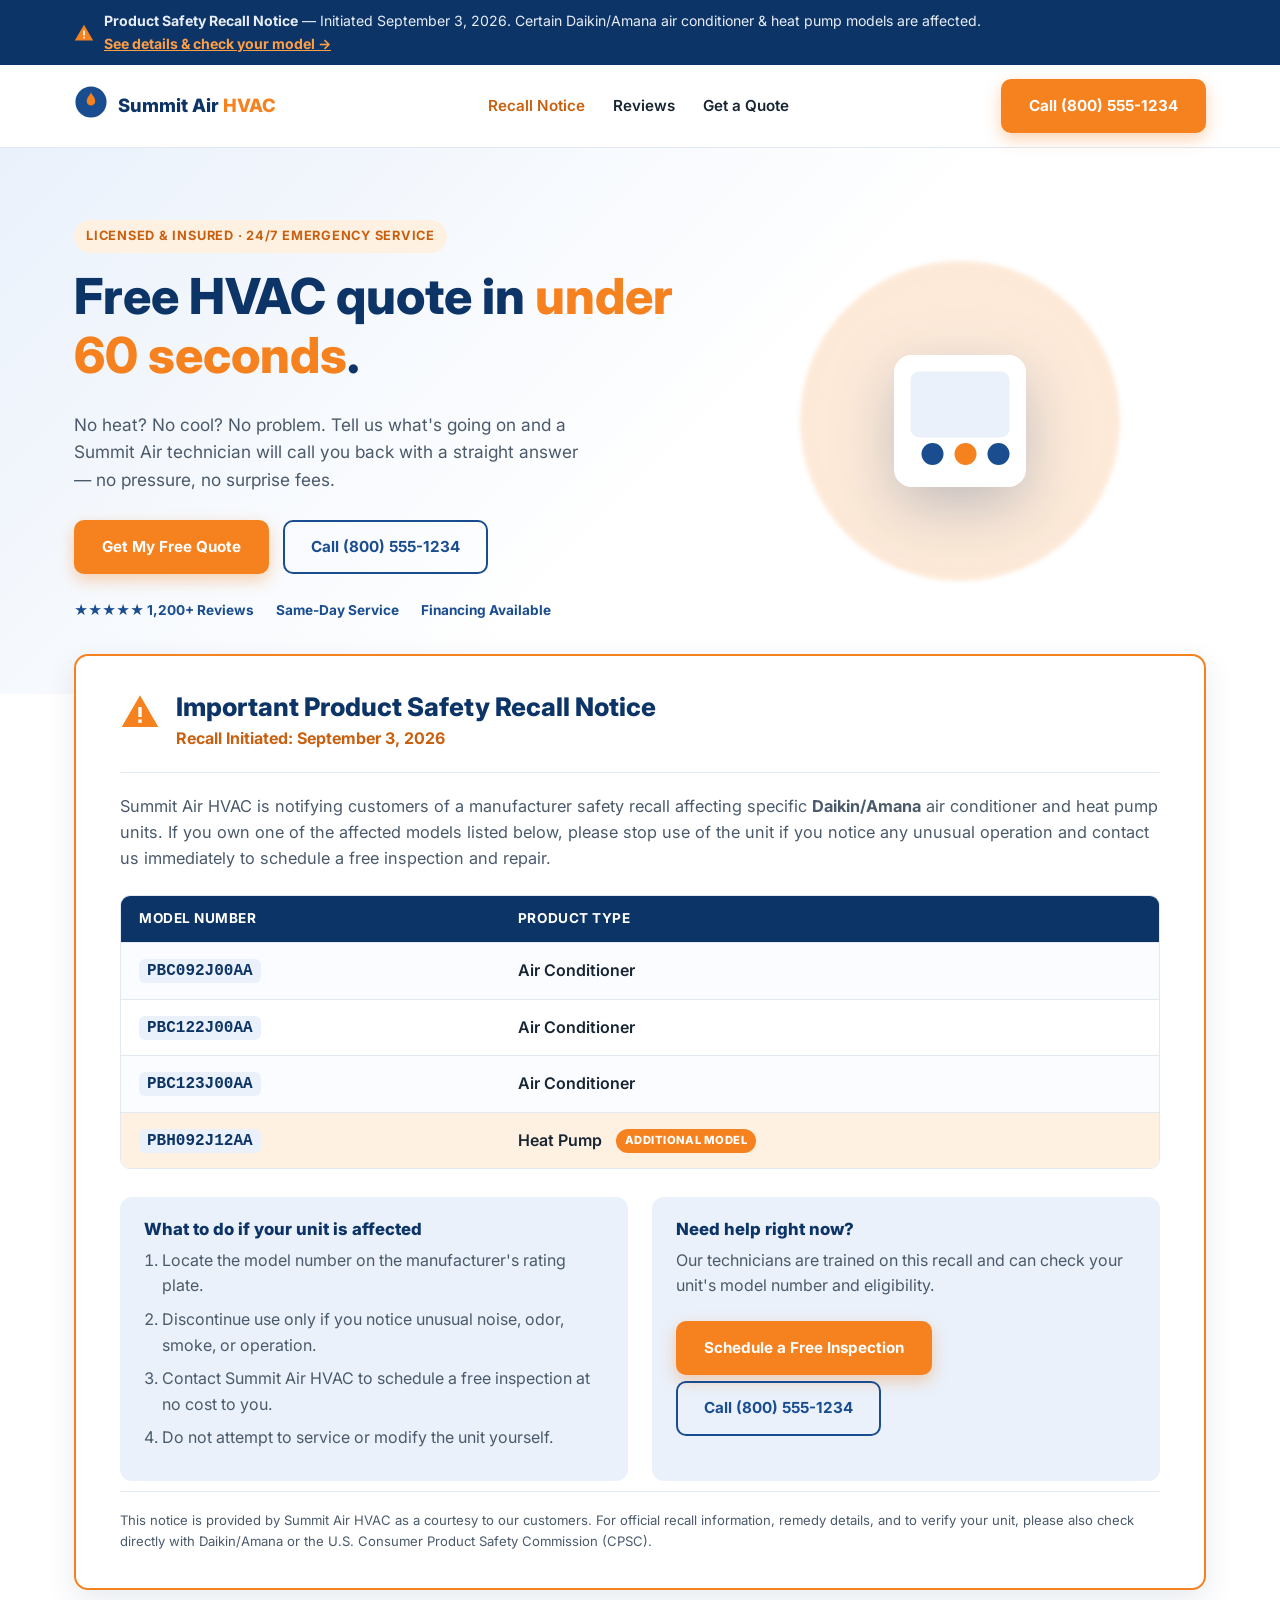
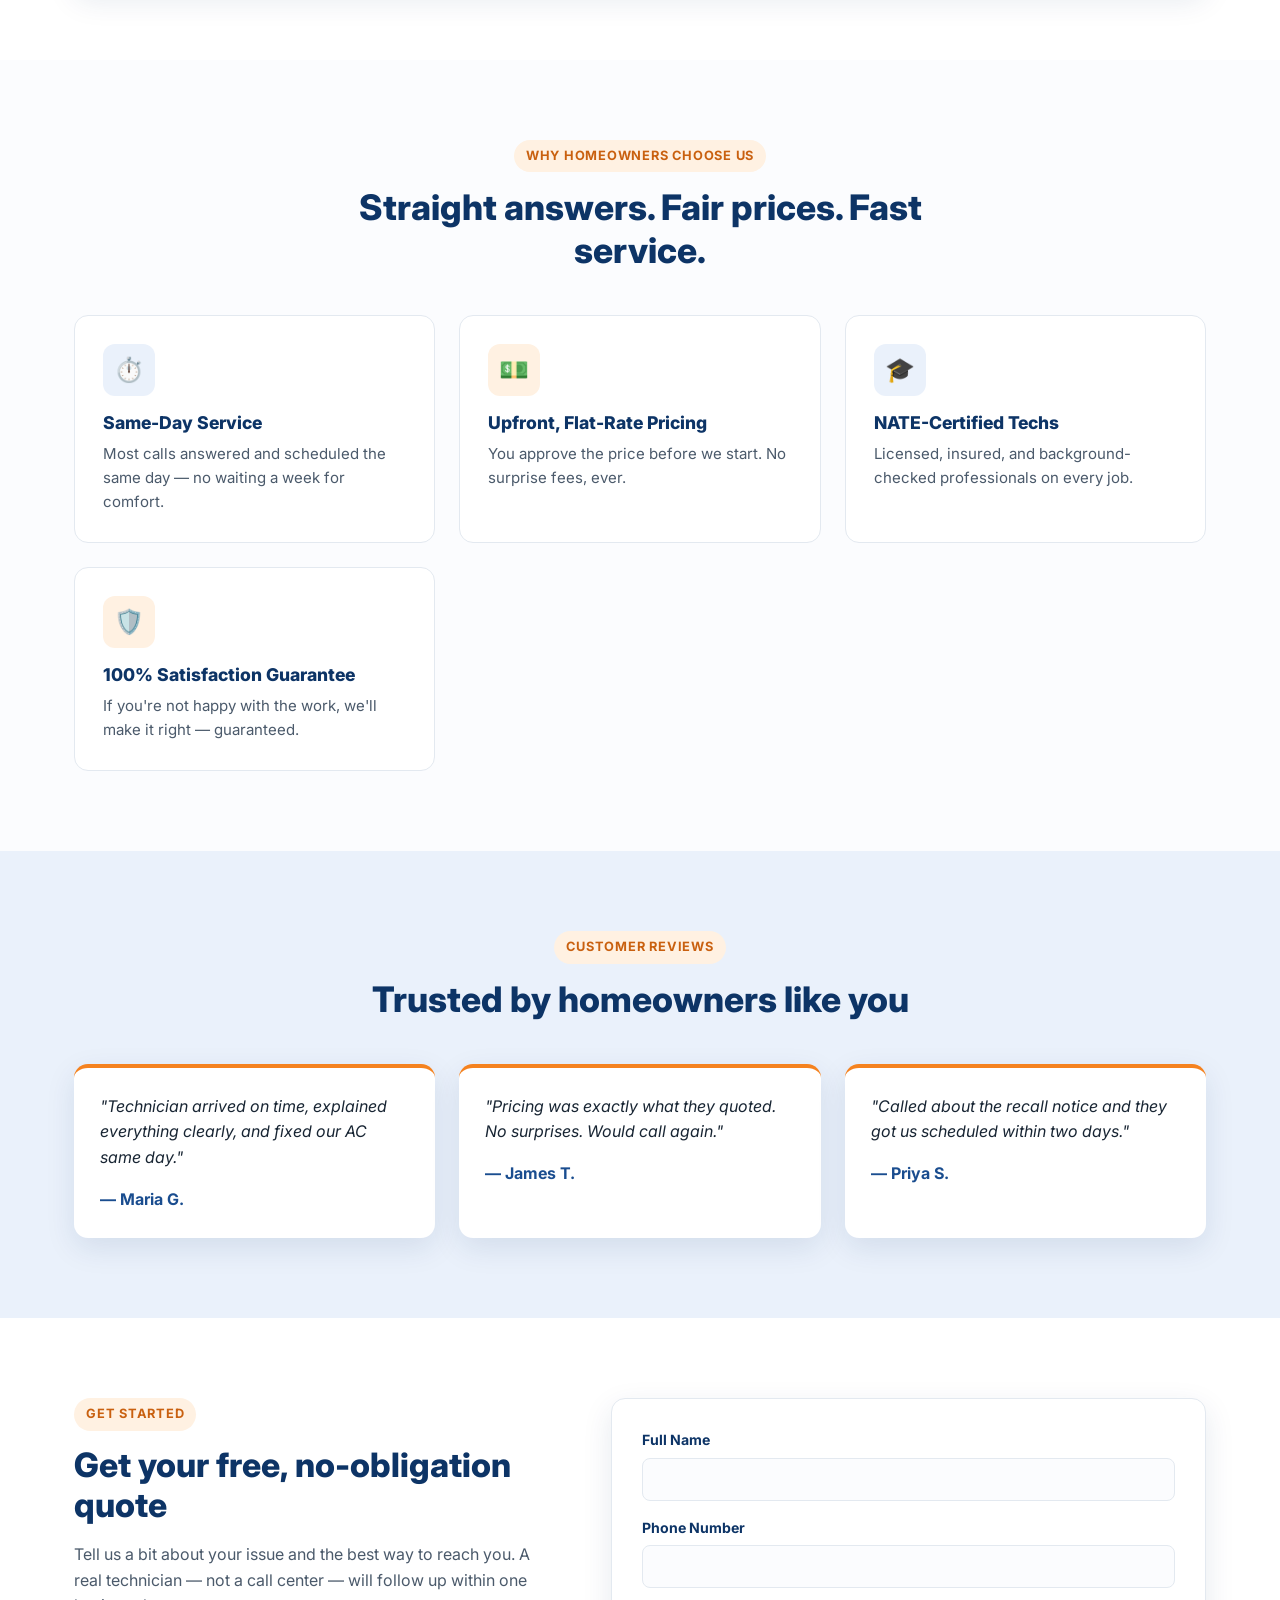
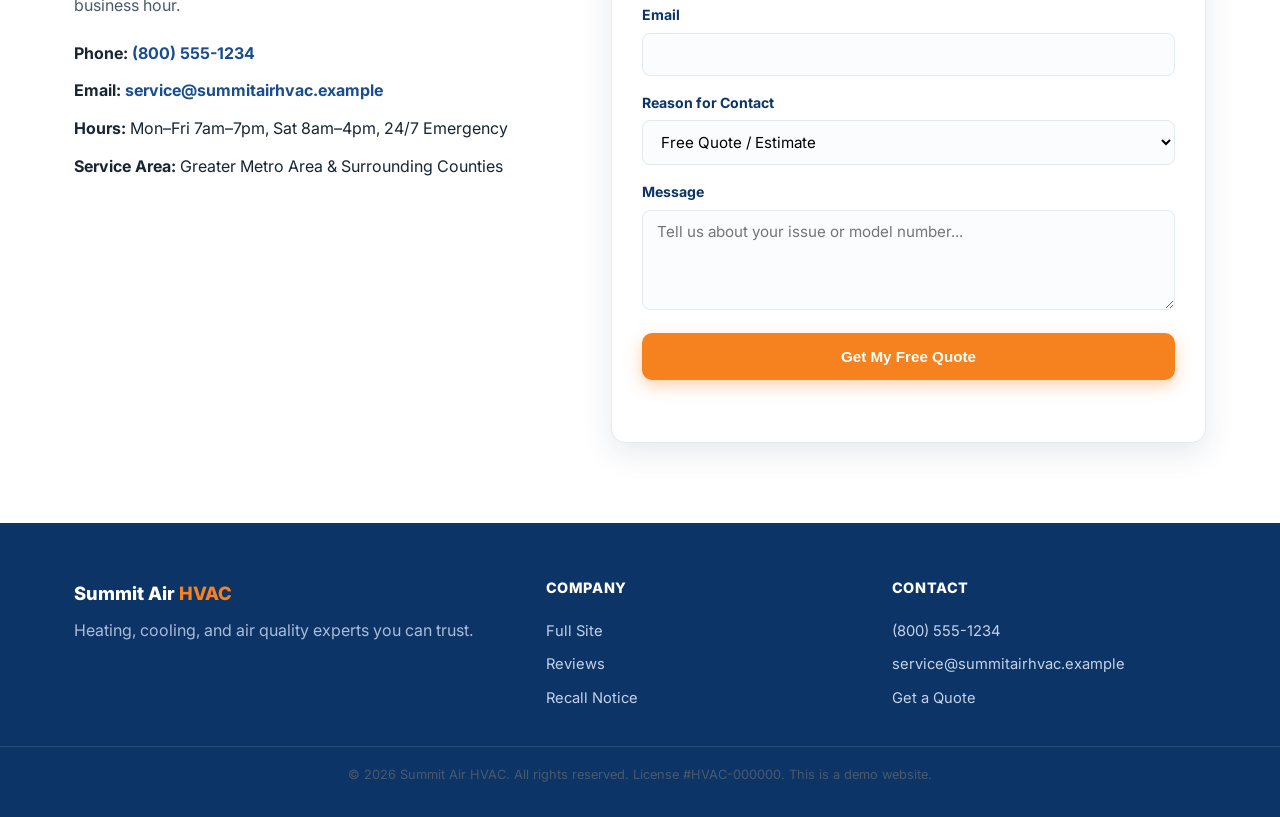
==== landing.html @ 967233f6 "Add conversion-focused landing page New landing.html: a single-page, quote-focused variant of the si" ====
<!DOCTYPE html>
<html lang="en">
<head>
<meta charset="UTF-8">
<meta name="viewport" content="width=device-width, initial-scale=1.0">
<title>Summit Air HVAC | Free Quote on Heating &amp; Cooling Service</title>
<meta name="description" content="Fast, honest HVAC repair and installation. Get a free quote from Summit Air HVAC today. Important safety recall notice for select Daikin/Amana AC and heat pump models.">
<link rel="preconnect" href="https://fonts.googleapis.com">
<link rel="preconnect" href="https://fonts.gstatic.com" crossorigin>
<link href="https://fonts.googleapis.com/css2?family=Inter:wght@400;500;600;700;800&display=swap" rel="stylesheet">
<link rel="stylesheet" href="styles.css">
<link rel="icon" type="image/svg+xml" href="favicon.svg">
</head>
<body>

<!-- Recall Alert Bar -->
<div class="recall-bar" id="recallBar">
  <div class="recall-bar-inner">
    <svg class="recall-icon" viewBox="0 0 24 24" fill="none" aria-hidden="true"><path d="M12 2 1 21h22L12 2Z" fill="currentColor"/><rect x="11" y="9" width="2" height="6" fill="#fff"/><rect x="11" y="16.5" width="2" height="2" fill="#fff"/></svg>
    <p><strong>Product Safety Recall Notice</strong> — Initiated September 3, 2026. Certain Daikin/Amana air conditioner &amp; heat pump models are affected. <a href="#recall">See details &amp; check your model &rarr;</a></p>
  </div>
</div>

<!-- Minimal Header -->
<header class="site-header">
  <div class="container header-inner">
    <a href="#top" class="logo">
      <span class="logo-mark" aria-hidden="true">
        <svg viewBox="0 0 48 48" width="34" height="34">
          <circle cx="24" cy="24" r="22" fill="#1a4d8f"/>
          <path d="M24 10c-1 5-6 7-6 13a6 6 0 0 0 12 0c0-6-5-8-6-13Z" fill="#f5821f"/>
        </svg>
      </span>
      <span class="logo-text">Summit Air <span>HVAC</span></span>
    </a>
    <nav class="main-nav" aria-label="Primary">
      <a href="#recall" class="nav-recall">Recall Notice</a>
      <a href="#reviews">Reviews</a>
      <a href="#quote">Get a Quote</a>
    </nav>
    <a href="tel:18005551234" class="btn btn-primary header-cta">Call (800) 555-1234</a>
    <button class="nav-toggle" id="navToggle" aria-label="Toggle menu" aria-expanded="false">
      <span></span><span></span><span></span>
    </button>
  </div>
</header>

<main id="top">

  <!-- Hero: single, focused CTA -->
  <section class="hero">
    <div class="container hero-inner">
      <div class="hero-copy">
        <span class="eyebrow">Licensed &amp; Insured · 24/7 Emergency Service</span>
        <h1>Free HVAC quote in <span class="text-orange">under 60 seconds</span>.</h1>
        <p>No heat? No cool? No problem. Tell us what's going on and a Summit Air technician will call you back with a straight answer — no pressure, no surprise fees.</p>
        <div class="hero-actions">
          <a href="#quote" class="btn btn-primary">Get My Free Quote</a>
          <a href="tel:18005551234" class="btn btn-outline">Call (800) 555-1234</a>
        </div>
        <ul class="hero-trust">
          <li>★★★★★ 1,200+ Reviews</li>
          <li>Same-Day Service</li>
          <li>Financing Available</li>
        </ul>
      </div>
      <div class="hero-art" aria-hidden="true">
        <div class="hero-circle"></div>
        <svg viewBox="0 0 200 200" class="hero-svg">
          <rect x="40" y="40" width="120" height="120" rx="16" fill="#ffffff"/>
          <rect x="55" y="55" width="90" height="60" rx="8" fill="#eaf1fb"/>
          <circle cx="75" cy="130" r="10" fill="#1a4d8f"/>
          <circle cx="105" cy="130" r="10" fill="#f5821f"/>
          <circle cx="135" cy="130" r="10" fill="#1a4d8f"/>
        </svg>
      </div>
    </div>
  </section>

  <!-- RECALL NOTICE -->
  <section class="recall-section" id="recall">
    <div class="container">
      <div class="recall-card">
        <div class="recall-card-head">
          <svg class="recall-icon-lg" viewBox="0 0 24 24" fill="none" aria-hidden="true"><path d="M12 2 1 21h22L12 2Z" fill="#f5821f"/><rect x="11" y="9" width="2" height="6" fill="#fff"/><rect x="11" y="16.5" width="2" height="2" fill="#fff"/></svg>
          <div>
            <h2>Important Product Safety Recall Notice</h2>
            <p class="recall-date">Recall Initiated: <strong>September 3, 2026</strong></p>
          </div>
        </div>

        <p class="recall-intro">
          Summit Air HVAC is notifying customers of a manufacturer safety recall affecting specific
          <strong>Daikin/Amana</strong> air conditioner and heat pump units. If you own one of the affected models
          listed below, please stop use of the unit if you notice any unusual operation and contact us immediately
          to schedule a free inspection and repair.
        </p>

        <div class="recall-table-wrap">
          <table class="recall-table">
            <thead>
              <tr>
                <th>Model Number</th>
                <th>Product Type</th>
              </tr>
            </thead>
            <tbody>
              <tr>
                <td><code>PBC092J00AA</code></td>
                <td>Air Conditioner</td>
              </tr>
              <tr>
                <td><code>PBC122J00AA</code></td>
                <td>Air Conditioner</td>
              </tr>
              <tr>
                <td><code>PBC123J00AA</code></td>
                <td>Air Conditioner</td>
              </tr>
              <tr class="highlight-row">
                <td><code>PBH092J12AA</code></td>
                <td>Heat Pump <span class="badge">Additional Model</span></td>
              </tr>
            </tbody>
          </table>
        </div>

        <div class="recall-grid">
          <div class="recall-info-box">
            <h3>What to do if your unit is affected</h3>
            <ol>
              <li>Locate the model number on the manufacturer's rating plate.</li>
              <li>Discontinue use only if you notice unusual noise, odor, smoke, or operation.</li>
              <li>Contact Summit Air HVAC to schedule a free inspection at no cost to you.</li>
              <li>Do not attempt to service or modify the unit yourself.</li>
            </ol>
          </div>
          <div class="recall-info-box">
            <h3>Need help right now?</h3>
            <p>Our technicians are trained on this recall and can check your unit's model number and eligibility.</p>
            <a href="#quote" class="btn btn-primary">Schedule a Free Inspection</a>
            <a href="tel:18005551234" class="btn btn-outline">Call (800) 555-1234</a>
          </div>
        </div>

        <p class="recall-footnote">
          This notice is provided by Summit Air HVAC as a courtesy to our customers. For official recall information,
          remedy details, and to verify your unit, please also check directly with Daikin/Amana or the U.S. Consumer
          Product Safety Commission (CPSC).
        </p>
      </div>
    </div>
  </section>

  <!-- Why Choose Us: condensed trust signals -->
  <section class="services">
    <div class="container">
      <div class="section-head">
        <span class="eyebrow">Why Homeowners Choose Us</span>
        <h2>Straight answers. Fair prices. Fast service.</h2>
      </div>
      <div class="services-grid">
        <div class="service-card">
          <div class="service-icon icon-blue">⏱️</div>
          <h3>Same-Day Service</h3>
          <p>Most calls answered and scheduled the same day — no waiting a week for comfort.</p>
        </div>
        <div class="service-card">
          <div class="service-icon icon-orange">💵</div>
          <h3>Upfront, Flat-Rate Pricing</h3>
          <p>You approve the price before we start. No surprise fees, ever.</p>
        </div>
        <div class="service-card">
          <div class="service-icon icon-blue">🎓</div>
          <h3>NATE-Certified Techs</h3>
          <p>Licensed, insured, and background-checked professionals on every job.</p>
        </div>
        <div class="service-card">
          <div class="service-icon icon-orange">🛡️</div>
          <h3>100% Satisfaction Guarantee</h3>
          <p>If you're not happy with the work, we'll make it right — guaranteed.</p>
        </div>
      </div>
    </div>
  </section>

  <!-- Reviews (condensed) -->
  <section class="reviews" id="reviews">
    <div class="container">
      <div class="section-head">
        <span class="eyebrow">Customer Reviews</span>
        <h2>Trusted by homeowners like you</h2>
      </div>
      <div class="reviews-grid">
        <blockquote class="review-card">
          <p>"Technician arrived on time, explained everything clearly, and fixed our AC same day."</p>
          <cite>— Maria G.</cite>
        </blockquote>
        <blockquote class="review-card">
          <p>"Pricing was exactly what they quoted. No surprises. Would call again."</p>
          <cite>— James T.</cite>
        </blockquote>
        <blockquote class="review-card">
          <p>"Called about the recall notice and they got us scheduled within two days."</p>
          <cite>— Priya S.</cite>
        </blockquote>
      </div>
    </div>
  </section>

  <!-- Final CTA / Quote Form -->
  <section class="contact" id="quote">
    <div class="container contact-inner">
      <div class="contact-info">
        <span class="eyebrow">Get Started</span>
        <h2>Get your free, no-obligation quote</h2>
        <p>Tell us a bit about your issue and the best way to reach you. A real technician — not a call center — will follow up within one business hour.</p>
        <ul class="contact-details">
          <li><strong>Phone:</strong> <a href="tel:18005551234">(800) 555-1234</a></li>
          <li><strong>Email:</strong> <a href="mailto:service@summitairhvac.example">service@summitairhvac.example</a></li>
          <li><strong>Hours:</strong> Mon–Fri 7am–7pm, Sat 8am–4pm, 24/7 Emergency</li>
          <li><strong>Service Area:</strong> Greater Metro Area &amp; Surrounding Counties</li>
        </ul>
      </div>
      <form class="contact-form" id="contactForm">
        <div class="form-row">
          <label for="name">Full Name</label>
          <input type="text" id="name" name="name" required>
        </div>
        <div class="form-row">
          <label for="phone">Phone Number</label>
          <input type="tel" id="phone" name="phone" required>
        </div>
        <div class="form-row">
          <label for="email">Email</label>
          <input type="email" id="email" name="email" required>
        </div>
        <div class="form-row">
          <label for="reason">Reason for Contact</label>
          <select id="reason" name="reason">
            <option value="quote">Free Quote / Estimate</option>
            <option value="service">Schedule Service</option>
            <option value="recall">Recall Notice / Model Check</option>
            <option value="other">Other</option>
          </select>
        </div>
        <div class="form-row">
          <label for="message">Message</label>
          <textarea id="message" name="message" rows="4" placeholder="Tell us about your issue or model number..."></textarea>
        </div>
        <button type="submit" class="btn btn-primary btn-block">Get My Free Quote</button>
        <p class="form-note" id="formNote" role="status" aria-live="polite"></p>
      </form>
    </div>
  </section>

</main>

<footer class="site-footer">
  <div class="container footer-inner">
    <div class="footer-brand">
      <span class="logo-text">Summit Air <span>HVAC</span></span>
      <p>Heating, cooling, and air quality experts you can trust.</p>
    </div>
    <div class="footer-links">
      <h4>Company</h4>
      <a href="index.html">Full Site</a>
      <a href="#reviews">Reviews</a>
      <a href="#recall">Recall Notice</a>
    </div>
    <div class="footer-links">
      <h4>Contact</h4>
      <a href="tel:18005551234">(800) 555-1234</a>
      <a href="mailto:service@summitairhvac.example">service@summitairhvac.example</a>
      <a href="#quote">Get a Quote</a>
    </div>
  </div>
  <div class="footer-bottom">
    <div class="container">
      <p>&copy; 2026 Summit Air HVAC. All rights reserved. License #HVAC-000000. This is a demo website.</p>
    </div>
  </div>
</footer>

<script src="script.js"></script>
</body>
</html>
---- styles.css ----
/* ---------- Base / Variables ---------- */
:root{
  --blue-900:#0d3466;
  --blue-700:#1a4d8f;
  --blue-500:#2f6fc4;
  --blue-100:#eaf1fb;
  --orange-700:#c9600f;
  --orange-600:#f5821f;
  --orange-400:#ff9f45;
  --orange-100:#fff1e2;
  --ink:#182533;
  --ink-soft:#4b5a6b;
  --white:#ffffff;
  --line:#e3e9f0;
  --radius:14px;
  --shadow:0 10px 30px rgba(13,52,102,0.10);
  --font:'Inter',system-ui,-apple-system,Segoe UI,Roboto,sans-serif;
}

*,*::before,*::after{box-sizing:border-box;}
html{scroll-behavior:smooth;}
body{
  margin:0;
  font-family:var(--font);
  color:var(--ink);
  background:var(--white);
  line-height:1.6;
  -webkit-font-smoothing:antialiased;
}
img{max-width:100%;display:block;}
a{color:inherit;text-decoration:none;}
ul{list-style:none;margin:0;padding:0;}
h1,h2,h3,h4{margin:0 0 .5em;line-height:1.2;font-weight:800;}
p{margin:0 0 1em;color:var(--ink-soft);}
code{font-family:'SFMono-Regular',Consolas,'Liberation Mono',Menlo,monospace;}

.container{
  width:100%;
  max-width:1180px;
  margin:0 auto;
  padding:0 24px;
}

.eyebrow{
  display:inline-block;
  font-size:.8rem;
  font-weight:700;
  letter-spacing:.06em;
  text-transform:uppercase;
  color:var(--orange-700);
  background:var(--orange-100);
  padding:6px 12px;
  border-radius:999px;
  margin-bottom:14px;
}

.text-orange{color:var(--orange-600);}

/* ---------- Buttons ---------- */
.btn{
  display:inline-flex;
  align-items:center;
  justify-content:center;
  gap:8px;
  padding:13px 26px;
  border-radius:10px;
  font-weight:700;
  font-size:.95rem;
  cursor:pointer;
  border:2px solid transparent;
  transition:transform .15s ease, box-shadow .15s ease, background .15s ease;
}
.btn-primary{
  background:var(--orange-600);
  color:var(--white);
  box-shadow:0 6px 16px rgba(245,130,31,.35);
}
.btn-primary:hover{background:var(--orange-700);transform:translateY(-1px);}
.btn-outline{
  background:transparent;
  border-color:var(--blue-700);
  color:var(--blue-700);
}
.btn-outline:hover{background:var(--blue-100);}
.btn-block{width:100%;}

/* ---------- Recall Bar ---------- */
.recall-bar{
  background:var(--blue-900);
  color:#fff;
}
.recall-bar-inner{
  max-width:1180px;
  margin:0 auto;
  padding:10px 24px;
  display:flex;
  align-items:center;
  gap:10px;
  font-size:.88rem;
}
.recall-bar-inner p{margin:0;color:#e7edf7;}
.recall-bar-inner a{color:var(--orange-400);font-weight:700;text-decoration:underline;white-space:nowrap;}
.recall-icon{width:20px;height:20px;color:var(--orange-600);flex-shrink:0;}

/* ---------- Header ---------- */
.site-header{
  position:sticky;top:0;z-index:50;
  background:rgba(255,255,255,.92);
  backdrop-filter:blur(8px);
  border-bottom:1px solid var(--line);
}
.header-inner{
  display:flex;
  align-items:center;
  justify-content:space-between;
  padding:14px 24px;
  gap:20px;
}
.logo{display:flex;align-items:center;gap:10px;}
.logo-text{font-size:1.15rem;font-weight:800;color:var(--blue-900);}
.logo-text span{color:var(--orange-600);}
.main-nav{display:flex;align-items:center;gap:28px;}
.main-nav a{font-weight:600;font-size:.95rem;color:var(--ink);}
.main-nav a:hover{color:var(--blue-700);}
.nav-recall{color:var(--orange-700) !important;}
.header-cta{flex-shrink:0;}
.nav-toggle{display:none;flex-direction:column;gap:5px;background:none;border:0;cursor:pointer;padding:4px;}
.nav-toggle span{width:24px;height:2px;background:var(--blue-900);border-radius:2px;}

/* ---------- Hero ---------- */
.hero{
  background:linear-gradient(135deg, var(--blue-100) 0%, #fff 55%);
  padding:72px 0;
}
.hero-inner{
  display:grid;
  grid-template-columns:1.1fr .9fr;
  gap:40px;
  align-items:center;
}
.hero h1{font-size:clamp(2rem,4vw,3.1rem);color:var(--blue-900);}
.hero-copy p{font-size:1.08rem;max-width:520px;}
.hero-actions{display:flex;gap:14px;flex-wrap:wrap;margin:26px 0;}
.hero-trust{display:flex;gap:22px;flex-wrap:wrap;font-size:.85rem;font-weight:700;color:var(--blue-700);}
.hero-art{position:relative;display:flex;align-items:center;justify-content:center;min-height:280px;}
.hero-circle{
  position:absolute;
  width:320px;height:320px;
  background:radial-gradient(circle, var(--orange-400) 0%, var(--orange-600) 100%);
  border-radius:50%;
  opacity:.18;
  filter:blur(2px);
}
.hero-svg{position:relative;width:220px;height:220px;filter:drop-shadow(0 20px 30px rgba(13,52,102,.25));}

/* ---------- Recall Section ---------- */
.recall-section{padding:0 0 70px;margin-top:-10px;}
.recall-card{
  background:#fff;
  border:2px solid var(--orange-600);
  border-radius:var(--radius);
  box-shadow:var(--shadow);
  padding:36px clamp(20px,4vw,44px);
  margin-top:-40px;
  position:relative;
  z-index:2;
}
.recall-card-head{
  display:flex;
  gap:16px;
  align-items:flex-start;
  border-bottom:1px solid var(--line);
  padding-bottom:20px;
  margin-bottom:20px;
}
.recall-icon-lg{width:40px;height:40px;flex-shrink:0;}
.recall-card-head h2{color:var(--blue-900);font-size:1.6rem;margin-bottom:4px;}
.recall-date{margin:0;font-weight:700;color:var(--orange-700);}
.recall-intro{font-size:1.02rem;}

.recall-table-wrap{overflow-x:auto;margin:24px 0;border:1px solid var(--line);border-radius:10px;}
.recall-table{width:100%;border-collapse:collapse;min-width:420px;}
.recall-table th{
  text-align:left;
  background:var(--blue-900);
  color:#fff;
  padding:12px 18px;
  font-size:.85rem;
  text-transform:uppercase;
  letter-spacing:.04em;
}
.recall-table td{
  padding:14px 18px;
  border-top:1px solid var(--line);
  font-weight:600;
}
.recall-table tbody tr:nth-child(odd){background:#fafcff;}
.recall-table tr.highlight-row{background:var(--orange-100) !important;}
.recall-table code{
  background:var(--blue-100);
  color:var(--blue-900);
  padding:3px 8px;
  border-radius:6px;
  font-weight:700;
}
.badge{
  display:inline-block;
  margin-left:10px;
  background:var(--orange-600);
  color:#fff;
  font-size:.7rem;
  font-weight:800;
  text-transform:uppercase;
  letter-spacing:.04em;
  padding:3px 9px;
  border-radius:999px;
  vertical-align:middle;
}

.recall-grid{
  display:grid;
  grid-template-columns:1fr 1fr;
  gap:24px;
  margin:28px 0 10px;
}
.recall-info-box{
  background:var(--blue-100);
  border-radius:12px;
  padding:22px 24px;
}
.recall-info-box h3{color:var(--blue-900);font-size:1.05rem;}
.recall-info-box ol{margin:0;padding-left:1.1em;color:var(--ink-soft);}
.recall-info-box li{margin-bottom:8px;}
.recall-info-box .btn{margin:6px 10px 0 0;}

.recall-footnote{
  font-size:.82rem;
  color:var(--ink-soft);
  border-top:1px solid var(--line);
  padding-top:18px;
  margin-top:10px;
  margin-bottom:0;
}

/* ---------- Services ---------- */
.section-head{text-align:center;max-width:640px;margin:0 auto 44px;}
.section-head h2{font-size:clamp(1.6rem,3vw,2.2rem);color:var(--blue-900);}
.services{padding:80px 0;background:#fbfcfe;}
.services-grid{
  display:grid;
  grid-template-columns:repeat(3,1fr);
  gap:24px;
}
.service-card{
  background:#fff;
  border:1px solid var(--line);
  border-radius:var(--radius);
  padding:28px;
  transition:transform .18s ease, box-shadow .18s ease;
}
.service-card:hover{transform:translateY(-4px);box-shadow:var(--shadow);}
.service-icon{
  width:52px;height:52px;
  display:flex;align-items:center;justify-content:center;
  border-radius:12px;
  font-size:1.5rem;
  margin-bottom:16px;
}
.icon-blue{background:var(--blue-100);}
.icon-orange{background:var(--orange-100);}
.service-card h3{font-size:1.1rem;color:var(--blue-900);}
.service-card p{margin:0;font-size:.94rem;}

/* ---------- About ---------- */
.about{padding:80px 0;}
.about-inner{
  display:grid;
  grid-template-columns:1.1fr .9fr;
  gap:50px;
  align-items:center;
}
.about-copy h2{color:var(--blue-900);font-size:clamp(1.6rem,3vw,2.1rem);}
.about-list{display:grid;gap:10px;margin-top:18px;}
.about-list li{
  font-weight:700;
  color:var(--blue-900);
  padding-left:26px;
  position:relative;
}
.about-list li::before{
  content:"✓";
  position:absolute;left:0;top:0;
  color:var(--orange-600);
  font-weight:800;
}
.about-stats{
  display:grid;
  grid-template-columns:1fr 1fr;
  gap:20px;
}
.stat{
  background:var(--blue-900);
  color:#fff;
  border-radius:var(--radius);
  padding:26px 20px;
  text-align:center;
}
.stat:nth-child(2n){background:var(--orange-600);}
.stat-num{display:block;font-size:1.8rem;font-weight:800;}
.stat-label{display:block;font-size:.82rem;opacity:.9;margin-top:4px;}

/* ---------- Reviews ---------- */
.reviews{padding:80px 0;background:var(--blue-100);}
.reviews-grid{
  display:grid;
  grid-template-columns:repeat(3,1fr);
  gap:24px;
}
.review-card{
  background:#fff;
  margin:0;
  padding:26px;
  border-radius:var(--radius);
  border-top:4px solid var(--orange-600);
  box-shadow:var(--shadow);
}
.review-card p{color:var(--ink);font-style:italic;}
.review-card cite{font-weight:700;color:var(--blue-700);font-style:normal;}

/* ---------- Contact ---------- */
.contact{padding:80px 0;}
.contact-inner{
  display:grid;
  grid-template-columns:.9fr 1.1fr;
  gap:50px;
}
.contact-info h2{color:var(--blue-900);font-size:clamp(1.6rem,3vw,2.1rem);}
.contact-details{margin-top:22px;display:grid;gap:12px;}
.contact-details a{color:var(--blue-700);font-weight:700;}
.contact-details a:hover{text-decoration:underline;}

.contact-form{
  background:#fff;
  border:1px solid var(--line);
  border-radius:var(--radius);
  padding:30px;
  box-shadow:var(--shadow);
}
.form-row{margin-bottom:16px;}
.form-row label{display:block;font-weight:700;font-size:.88rem;margin-bottom:6px;color:var(--blue-900);}
.form-row input,.form-row select,.form-row textarea{
  width:100%;
  padding:11px 14px;
  border:1px solid var(--line);
  border-radius:8px;
  font-family:inherit;
  font-size:.95rem;
  background:#fbfcfe;
}
.form-row input:focus,.form-row select:focus,.form-row textarea:focus{
  outline:2px solid var(--blue-500);
  outline-offset:1px;
}
.form-note{margin:12px 0 0;font-weight:700;color:var(--orange-700);min-height:1.2em;}

/* ---------- Footer ---------- */
.site-footer{background:var(--blue-900);color:#cfdcee;padding-top:56px;}
.footer-inner{
  display:grid;
  grid-template-columns:1.4fr 1fr 1fr;
  gap:32px;
  padding-bottom:36px;
}
.footer-brand .logo-text{color:#fff;font-size:1.15rem;}
.footer-brand p{color:#a9bcd8;margin-top:10px;}
.footer-links h4{color:#fff;font-size:.9rem;text-transform:uppercase;letter-spacing:.04em;margin-bottom:14px;}
.footer-links{display:flex;flex-direction:column;gap:10px;}
.footer-links a{color:#c3d2e8;font-size:.92rem;}
.footer-links a:hover{color:var(--orange-400);}
.footer-bottom{
  border-top:1px solid rgba(255,255,255,.12);
  padding:18px 0;
  font-size:.8rem;
  color:#8fa4c4;
  text-align:center;
}

/* ---------- Responsive ---------- */
@media (max-width:900px){
  .hero-inner,.about-inner,.contact-inner{grid-template-columns:1fr;}
  .hero-art{order:-1;}
  .services-grid,.reviews-grid{grid-template-columns:repeat(2,1fr);}
  .recall-grid{grid-template-columns:1fr;}
  .footer-inner{grid-template-columns:1fr 1fr;}
}
@media (max-width:720px){
  .main-nav,.header-cta{display:none;}
  .nav-toggle{display:flex;}
  .main-nav.open{
    display:flex;
    position:absolute;
    top:100%;left:0;right:0;
    background:#fff;
    flex-direction:column;
    padding:16px 24px;
    border-bottom:1px solid var(--line);
    gap:16px;
  }
  .services-grid,.reviews-grid{grid-template-columns:1fr;}
  .about-stats{grid-template-columns:1fr 1fr;}
  .footer-inner{grid-template-columns:1fr;}
  .recall-bar-inner{flex-wrap:wrap;}
}
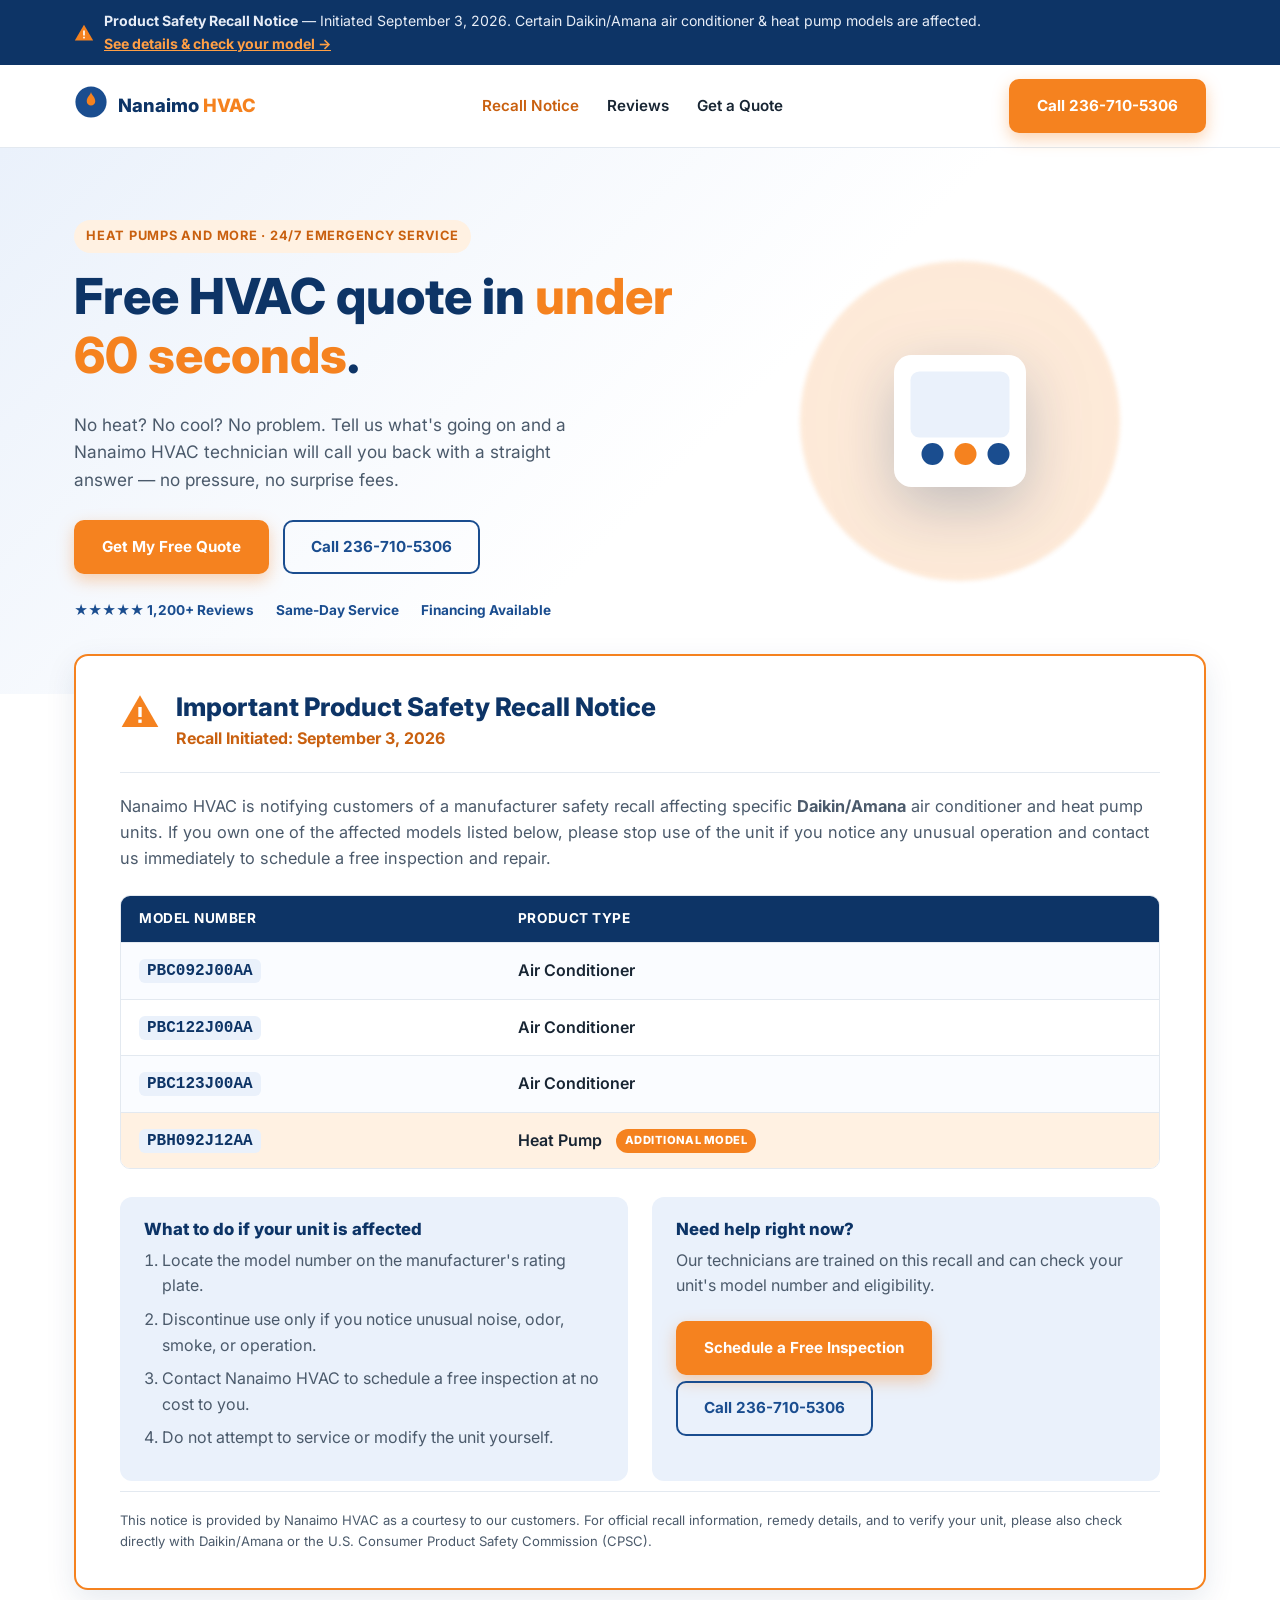
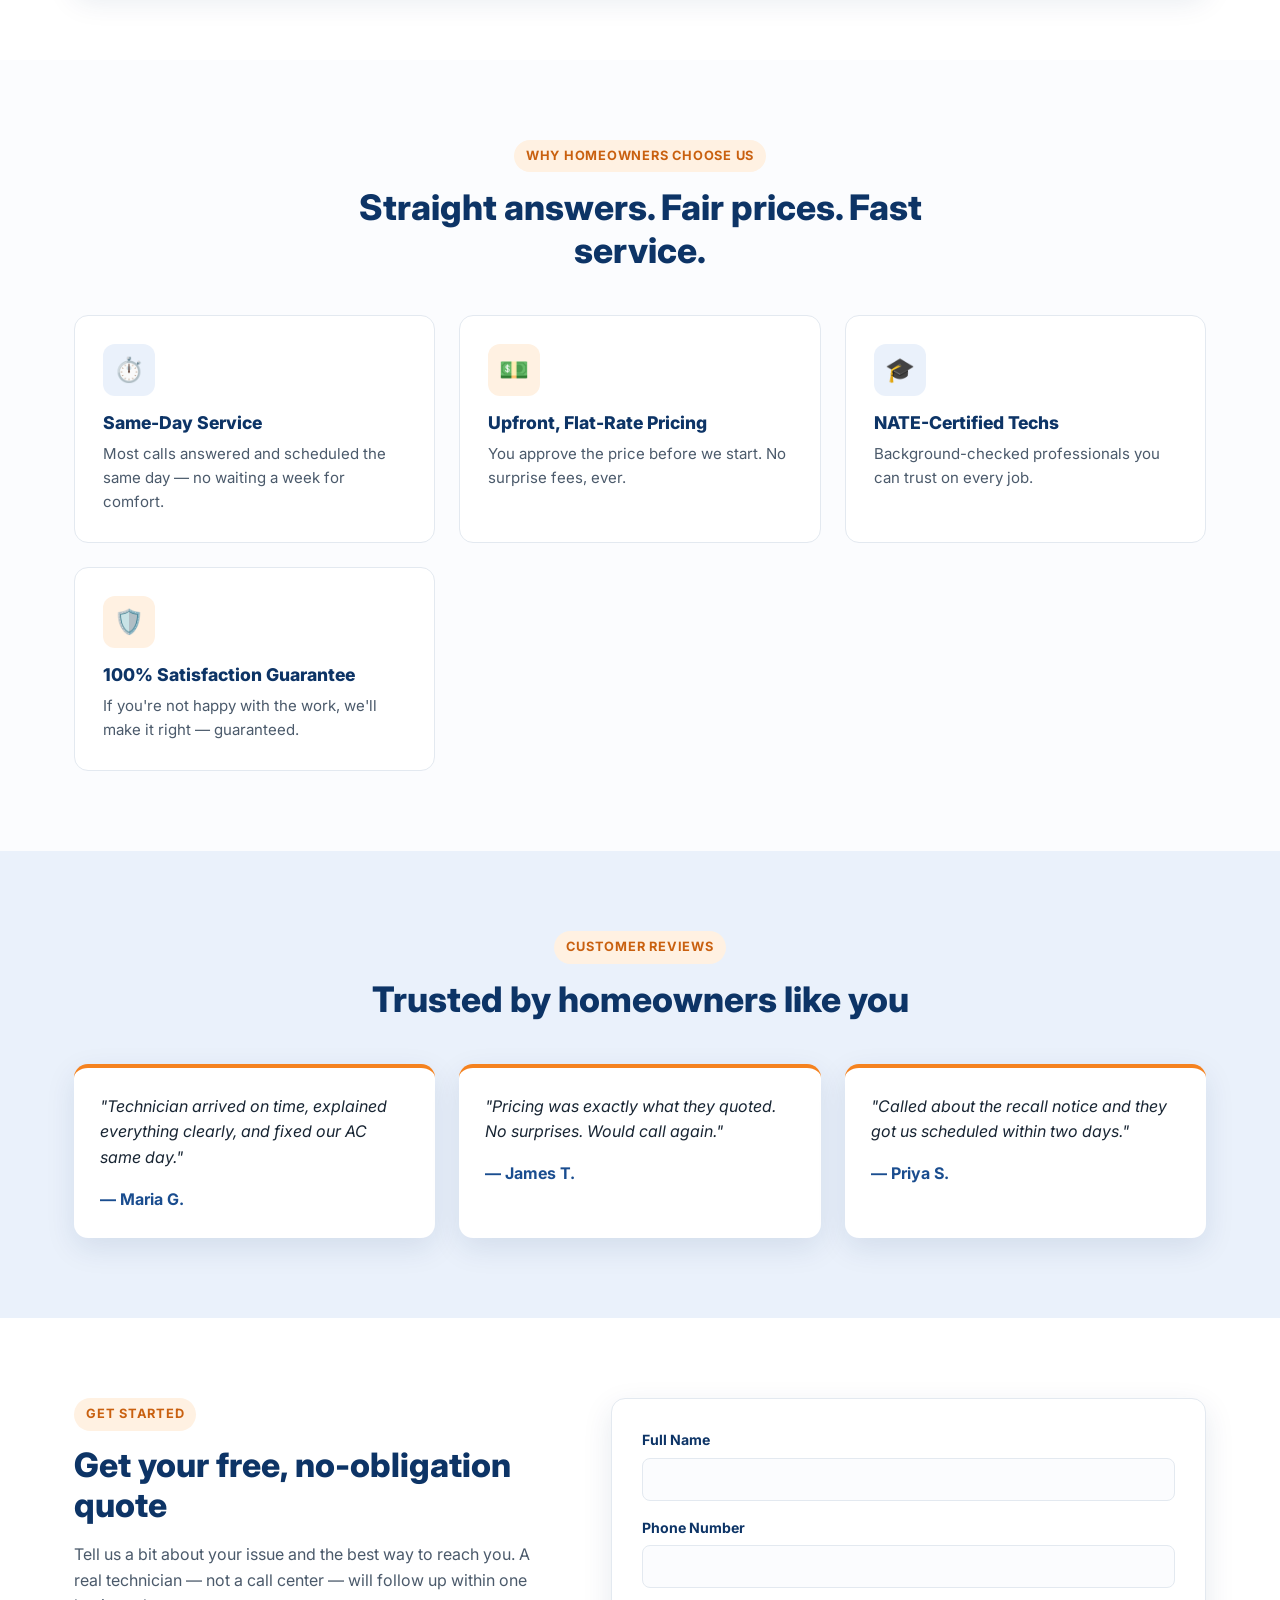
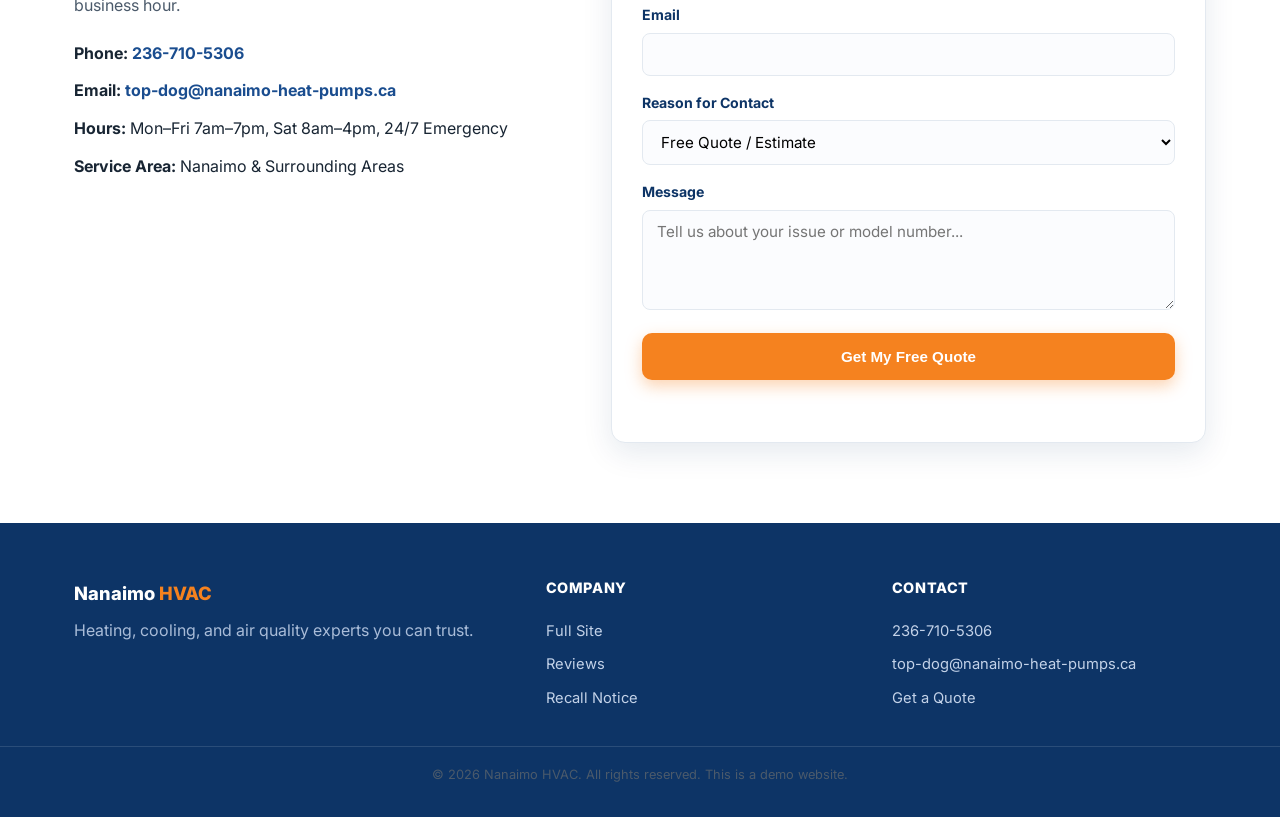
==== commit 28647f55: "Rebrand site to Nanaimo HVAC - Rename business from Summit Air HVAC to Nanaimo HVAC (Heat Pumps   an" ====
--- a/landing.html
+++ b/landing.html
@@ -3,8 +3,8 @@
 <head>
 <meta charset="UTF-8">
 <meta name="viewport" content="width=device-width, initial-scale=1.0">
-<title>Summit Air HVAC | Free Quote on Heating &amp; Cooling Service</title>
-<meta name="description" content="Fast, honest HVAC repair and installation. Get a free quote from Summit Air HVAC today. Important safety recall notice for select Daikin/Amana AC and heat pump models.">
+<title>Nanaimo HVAC | Free Quote on Heating &amp; Cooling Service</title>
+<meta name="description" content="Fast, honest HVAC repair and installation. Get a free quote from Nanaimo HVAC today. Important safety recall notice for select Daikin/Amana AC and heat pump models.">
 <link rel="preconnect" href="https://fonts.googleapis.com">
 <link rel="preconnect" href="https://fonts.gstatic.com" crossorigin>
 <link href="https://fonts.googleapis.com/css2?family=Inter:wght@400;500;600;700;800&display=swap" rel="stylesheet">
@@ -31,14 +31,14 @@
           <path d="M24 10c-1 5-6 7-6 13a6 6 0 0 0 12 0c0-6-5-8-6-13Z" fill="#f5821f"/>
         </svg>
       </span>
-      <span class="logo-text">Summit Air <span>HVAC</span></span>
+      <span class="logo-text">Nanaimo <span>HVAC</span></span>
     </a>
     <nav class="main-nav" aria-label="Primary">
       <a href="#recall" class="nav-recall">Recall Notice</a>
       <a href="#reviews">Reviews</a>
       <a href="#quote">Get a Quote</a>
     </nav>
-    <a href="tel:18005551234" class="btn btn-primary header-cta">Call (800) 555-1234</a>
+    <a href="tel:12367105306" class="btn btn-primary header-cta">Call 236-710-5306</a>
     <button class="nav-toggle" id="navToggle" aria-label="Toggle menu" aria-expanded="false">
       <span></span><span></span><span></span>
     </button>
@@ -51,12 +51,12 @@
   <section class="hero">
     <div class="container hero-inner">
       <div class="hero-copy">
-        <span class="eyebrow">Licensed &amp; Insured · 24/7 Emergency Service</span>
+        <span class="eyebrow">Heat Pumps and More · 24/7 Emergency Service</span>
         <h1>Free HVAC quote in <span class="text-orange">under 60 seconds</span>.</h1>
-        <p>No heat? No cool? No problem. Tell us what's going on and a Summit Air technician will call you back with a straight answer — no pressure, no surprise fees.</p>
+        <p>No heat? No cool? No problem. Tell us what's going on and a Nanaimo HVAC technician will call you back with a straight answer — no pressure, no surprise fees.</p>
         <div class="hero-actions">
           <a href="#quote" class="btn btn-primary">Get My Free Quote</a>
-          <a href="tel:18005551234" class="btn btn-outline">Call (800) 555-1234</a>
+          <a href="tel:12367105306" class="btn btn-outline">Call 236-710-5306</a>
         </div>
         <ul class="hero-trust">
           <li>★★★★★ 1,200+ Reviews</li>
@@ -90,7 +90,7 @@
         </div>
 
         <p class="recall-intro">
-          Summit Air HVAC is notifying customers of a manufacturer safety recall affecting specific
+          Nanaimo HVAC is notifying customers of a manufacturer safety recall affecting specific
           <strong>Daikin/Amana</strong> air conditioner and heat pump units. If you own one of the affected models
           listed below, please stop use of the unit if you notice any unusual operation and contact us immediately
           to schedule a free inspection and repair.
@@ -131,7 +131,7 @@
             <ol>
               <li>Locate the model number on the manufacturer's rating plate.</li>
               <li>Discontinue use only if you notice unusual noise, odor, smoke, or operation.</li>
-              <li>Contact Summit Air HVAC to schedule a free inspection at no cost to you.</li>
+              <li>Contact Nanaimo HVAC to schedule a free inspection at no cost to you.</li>
               <li>Do not attempt to service or modify the unit yourself.</li>
             </ol>
           </div>
@@ -139,12 +139,12 @@
             <h3>Need help right now?</h3>
             <p>Our technicians are trained on this recall and can check your unit's model number and eligibility.</p>
             <a href="#quote" class="btn btn-primary">Schedule a Free Inspection</a>
-            <a href="tel:18005551234" class="btn btn-outline">Call (800) 555-1234</a>
+            <a href="tel:12367105306" class="btn btn-outline">Call 236-710-5306</a>
           </div>
         </div>
 
         <p class="recall-footnote">
-          This notice is provided by Summit Air HVAC as a courtesy to our customers. For official recall information,
+          This notice is provided by Nanaimo HVAC as a courtesy to our customers. For official recall information,
           remedy details, and to verify your unit, please also check directly with Daikin/Amana or the U.S. Consumer
           Product Safety Commission (CPSC).
         </p>
@@ -173,7 +173,7 @@
         <div class="service-card">
           <div class="service-icon icon-blue">🎓</div>
           <h3>NATE-Certified Techs</h3>
-          <p>Licensed, insured, and background-checked professionals on every job.</p>
+          <p>Background-checked professionals you can trust on every job.</p>
         </div>
         <div class="service-card">
           <div class="service-icon icon-orange">🛡️</div>
@@ -216,10 +216,10 @@
         <h2>Get your free, no-obligation quote</h2>
         <p>Tell us a bit about your issue and the best way to reach you. A real technician — not a call center — will follow up within one business hour.</p>
         <ul class="contact-details">
-          <li><strong>Phone:</strong> <a href="tel:18005551234">(800) 555-1234</a></li>
-          <li><strong>Email:</strong> <a href="mailto:service@summitairhvac.example">service@summitairhvac.example</a></li>
+          <li><strong>Phone:</strong> <a href="tel:12367105306">236-710-5306</a></li>
+          <li><strong>Email:</strong> <a href="mailto:top-dog@nanaimo-heat-pumps.ca">top-dog@nanaimo-heat-pumps.ca</a></li>
           <li><strong>Hours:</strong> Mon–Fri 7am–7pm, Sat 8am–4pm, 24/7 Emergency</li>
-          <li><strong>Service Area:</strong> Greater Metro Area &amp; Surrounding Counties</li>
+          <li><strong>Service Area:</strong> Nanaimo &amp; Surrounding Areas</li>
         </ul>
       </div>
       <form class="contact-form" id="contactForm">
@@ -259,7 +259,7 @@
 <footer class="site-footer">
   <div class="container footer-inner">
     <div class="footer-brand">
-      <span class="logo-text">Summit Air <span>HVAC</span></span>
+      <span class="logo-text">Nanaimo <span>HVAC</span></span>
       <p>Heating, cooling, and air quality experts you can trust.</p>
     </div>
     <div class="footer-links">
@@ -270,14 +270,14 @@
     </div>
     <div class="footer-links">
       <h4>Contact</h4>
-      <a href="tel:18005551234">(800) 555-1234</a>
-      <a href="mailto:service@summitairhvac.example">service@summitairhvac.example</a>
+      <a href="tel:12367105306">236-710-5306</a>
+      <a href="mailto:top-dog@nanaimo-heat-pumps.ca">top-dog@nanaimo-heat-pumps.ca</a>
       <a href="#quote">Get a Quote</a>
     </div>
   </div>
   <div class="footer-bottom">
     <div class="container">
-      <p>&copy; 2026 Summit Air HVAC. All rights reserved. License #HVAC-000000. This is a demo website.</p>
+      <p>&copy; 2026 Nanaimo HVAC. All rights reserved. This is a demo website.</p>
     </div>
   </div>
 </footer>
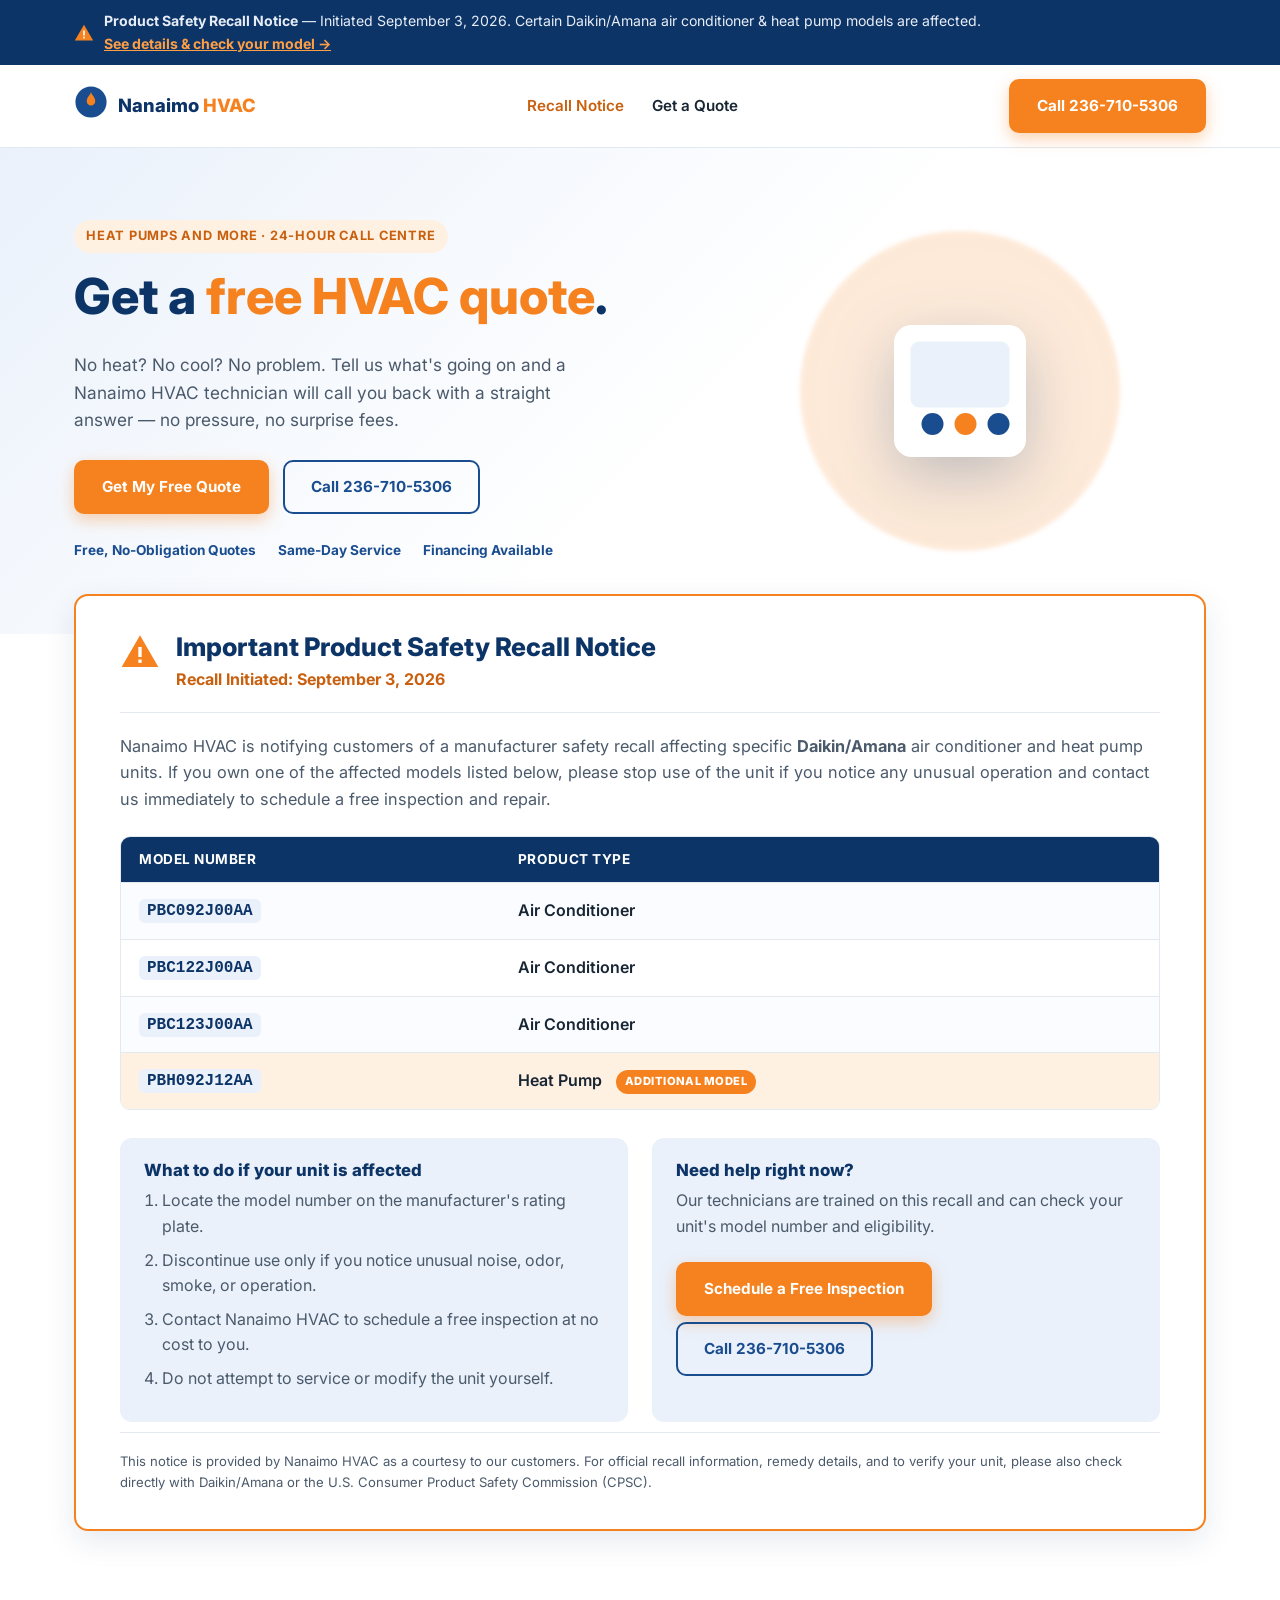
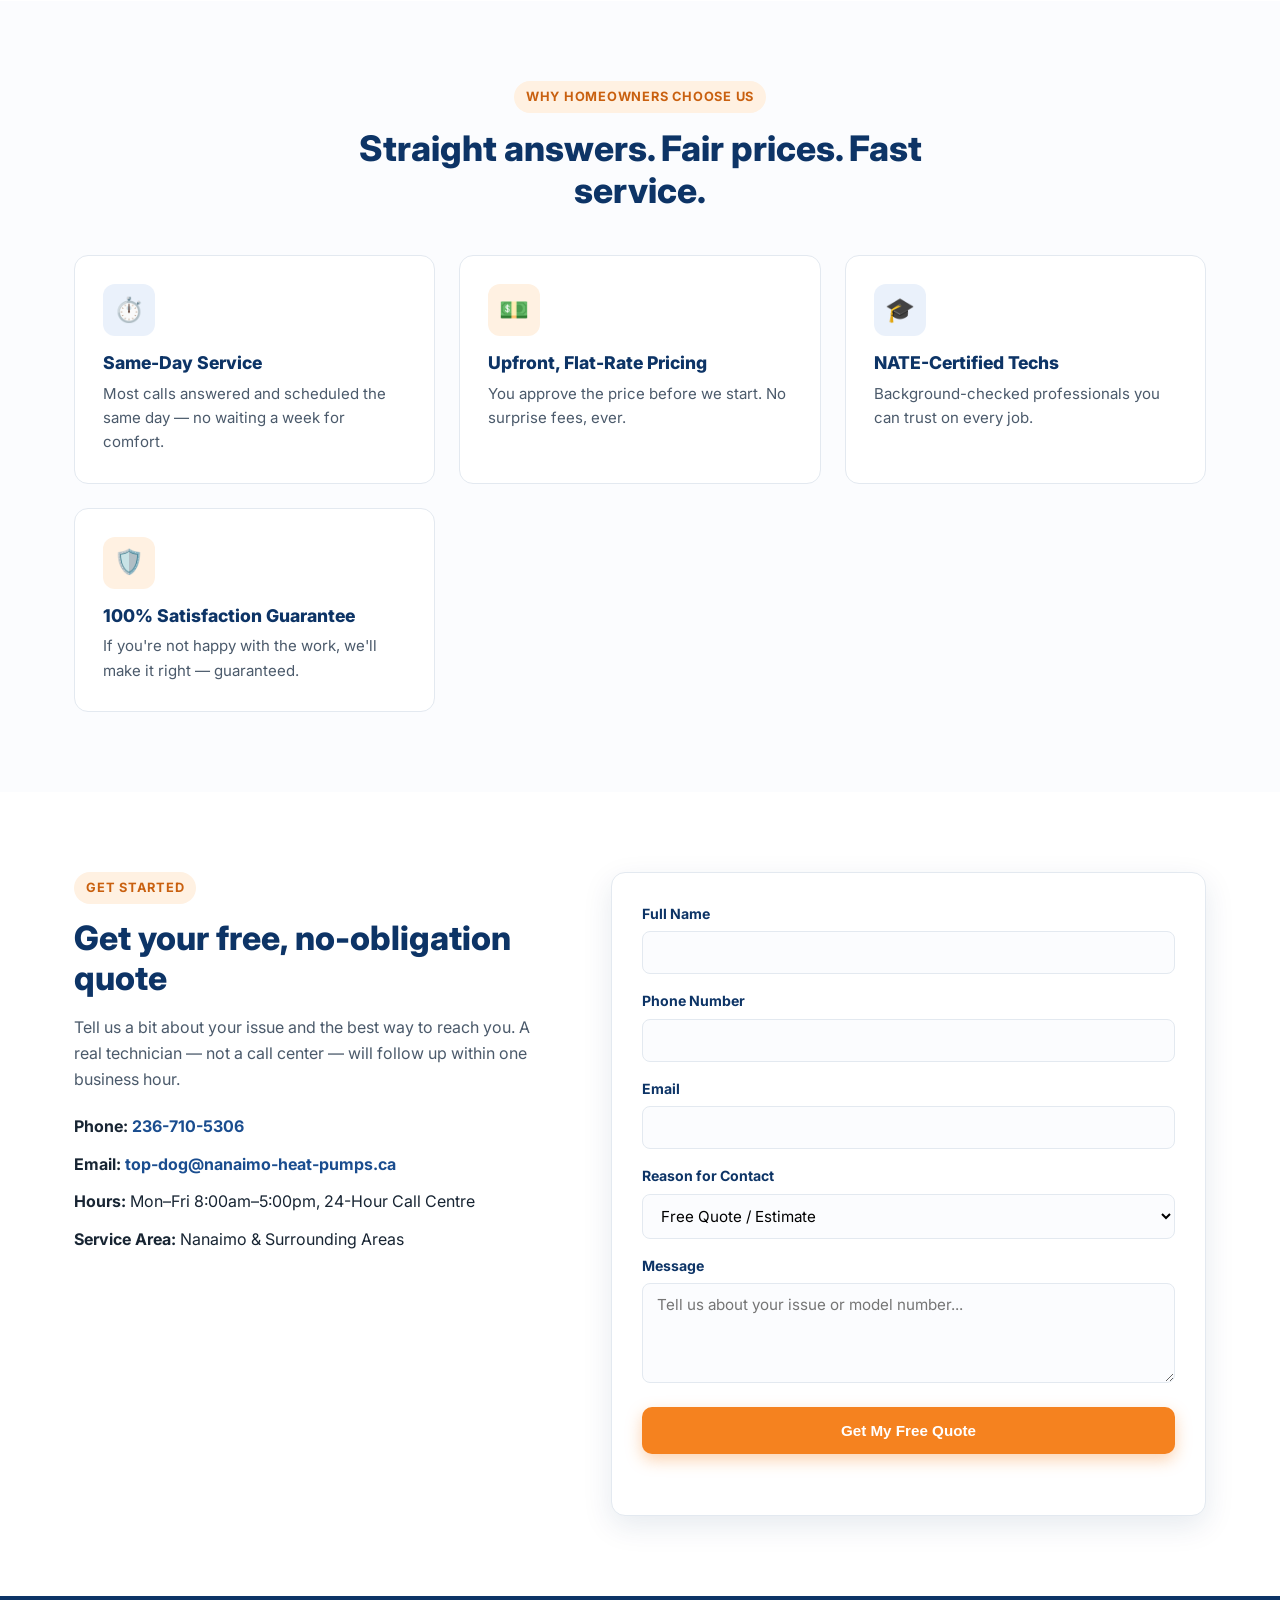
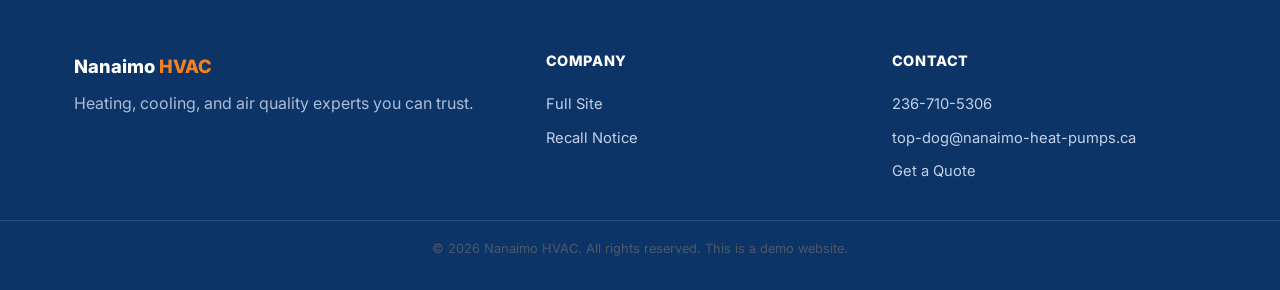
==== commit e97b1b13: "Update hours, drop reviews, and simplify quote messaging - Business hours now Mon-Fri 8:00am-5:00pm " ====
--- a/landing.html
+++ b/landing.html
@@ -35,7 +35,6 @@
     </a>
     <nav class="main-nav" aria-label="Primary">
       <a href="#recall" class="nav-recall">Recall Notice</a>
-      <a href="#reviews">Reviews</a>
       <a href="#quote">Get a Quote</a>
     </nav>
     <a href="tel:12367105306" class="btn btn-primary header-cta">Call 236-710-5306</a>
@@ -51,15 +50,15 @@
   <section class="hero">
     <div class="container hero-inner">
       <div class="hero-copy">
-        <span class="eyebrow">Heat Pumps and More · 24/7 Emergency Service</span>
-        <h1>Free HVAC quote in <span class="text-orange">under 60 seconds</span>.</h1>
+        <span class="eyebrow">Heat Pumps and More · 24-Hour Call Centre</span>
+        <h1>Get a <span class="text-orange">free HVAC quote</span>.</h1>
         <p>No heat? No cool? No problem. Tell us what's going on and a Nanaimo HVAC technician will call you back with a straight answer — no pressure, no surprise fees.</p>
         <div class="hero-actions">
           <a href="#quote" class="btn btn-primary">Get My Free Quote</a>
           <a href="tel:12367105306" class="btn btn-outline">Call 236-710-5306</a>
         </div>
         <ul class="hero-trust">
-          <li>★★★★★ 1,200+ Reviews</li>
+          <li>Free, No-Obligation Quotes</li>
           <li>Same-Day Service</li>
           <li>Financing Available</li>
         </ul>
@@ -184,30 +183,6 @@
     </div>
   </section>
 
-  <!-- Reviews (condensed) -->
-  <section class="reviews" id="reviews">
-    <div class="container">
-      <div class="section-head">
-        <span class="eyebrow">Customer Reviews</span>
-        <h2>Trusted by homeowners like you</h2>
-      </div>
-      <div class="reviews-grid">
-        <blockquote class="review-card">
-          <p>"Technician arrived on time, explained everything clearly, and fixed our AC same day."</p>
-          <cite>— Maria G.</cite>
-        </blockquote>
-        <blockquote class="review-card">
-          <p>"Pricing was exactly what they quoted. No surprises. Would call again."</p>
-          <cite>— James T.</cite>
-        </blockquote>
-        <blockquote class="review-card">
-          <p>"Called about the recall notice and they got us scheduled within two days."</p>
-          <cite>— Priya S.</cite>
-        </blockquote>
-      </div>
-    </div>
-  </section>
-
   <!-- Final CTA / Quote Form -->
   <section class="contact" id="quote">
     <div class="container contact-inner">
@@ -218,7 +193,7 @@
         <ul class="contact-details">
           <li><strong>Phone:</strong> <a href="tel:12367105306">236-710-5306</a></li>
           <li><strong>Email:</strong> <a href="mailto:top-dog@nanaimo-heat-pumps.ca">top-dog@nanaimo-heat-pumps.ca</a></li>
-          <li><strong>Hours:</strong> Mon–Fri 7am–7pm, Sat 8am–4pm, 24/7 Emergency</li>
+          <li><strong>Hours:</strong> Mon–Fri 8:00am–5:00pm, 24-Hour Call Centre</li>
           <li><strong>Service Area:</strong> Nanaimo &amp; Surrounding Areas</li>
         </ul>
       </div>
@@ -265,7 +240,6 @@
     <div class="footer-links">
       <h4>Company</h4>
       <a href="index.html">Full Site</a>
-      <a href="#reviews">Reviews</a>
       <a href="#recall">Recall Notice</a>
     </div>
     <div class="footer-links">
--- a/styles.css
+++ b/styles.css
@@ -309,24 +309,6 @@
 .stat-num{display:block;font-size:1.8rem;font-weight:800;}
 .stat-label{display:block;font-size:.82rem;opacity:.9;margin-top:4px;}
 
-/* ---------- Reviews ---------- */
-.reviews{padding:80px 0;background:var(--blue-100);}
-.reviews-grid{
-  display:grid;
-  grid-template-columns:repeat(3,1fr);
-  gap:24px;
-}
-.review-card{
-  background:#fff;
-  margin:0;
-  padding:26px;
-  border-radius:var(--radius);
-  border-top:4px solid var(--orange-600);
-  box-shadow:var(--shadow);
-}
-.review-card p{color:var(--ink);font-style:italic;}
-.review-card cite{font-weight:700;color:var(--blue-700);font-style:normal;}
-
 /* ---------- Contact ---------- */
 .contact{padding:80px 0;}
 .contact-inner{
@@ -389,7 +371,7 @@
 @media (max-width:900px){
   .hero-inner,.about-inner,.contact-inner{grid-template-columns:1fr;}
   .hero-art{order:-1;}
-  .services-grid,.reviews-grid{grid-template-columns:repeat(2,1fr);}
+  .services-grid{grid-template-columns:repeat(2,1fr);}
   .recall-grid{grid-template-columns:1fr;}
   .footer-inner{grid-template-columns:1fr 1fr;}
 }
@@ -406,7 +388,7 @@
     border-bottom:1px solid var(--line);
     gap:16px;
   }
-  .services-grid,.reviews-grid{grid-template-columns:1fr;}
+  .services-grid{grid-template-columns:1fr;}
   .about-stats{grid-template-columns:1fr 1fr;}
   .footer-inner{grid-template-columns:1fr;}
   .recall-bar-inner{flex-wrap:wrap;}
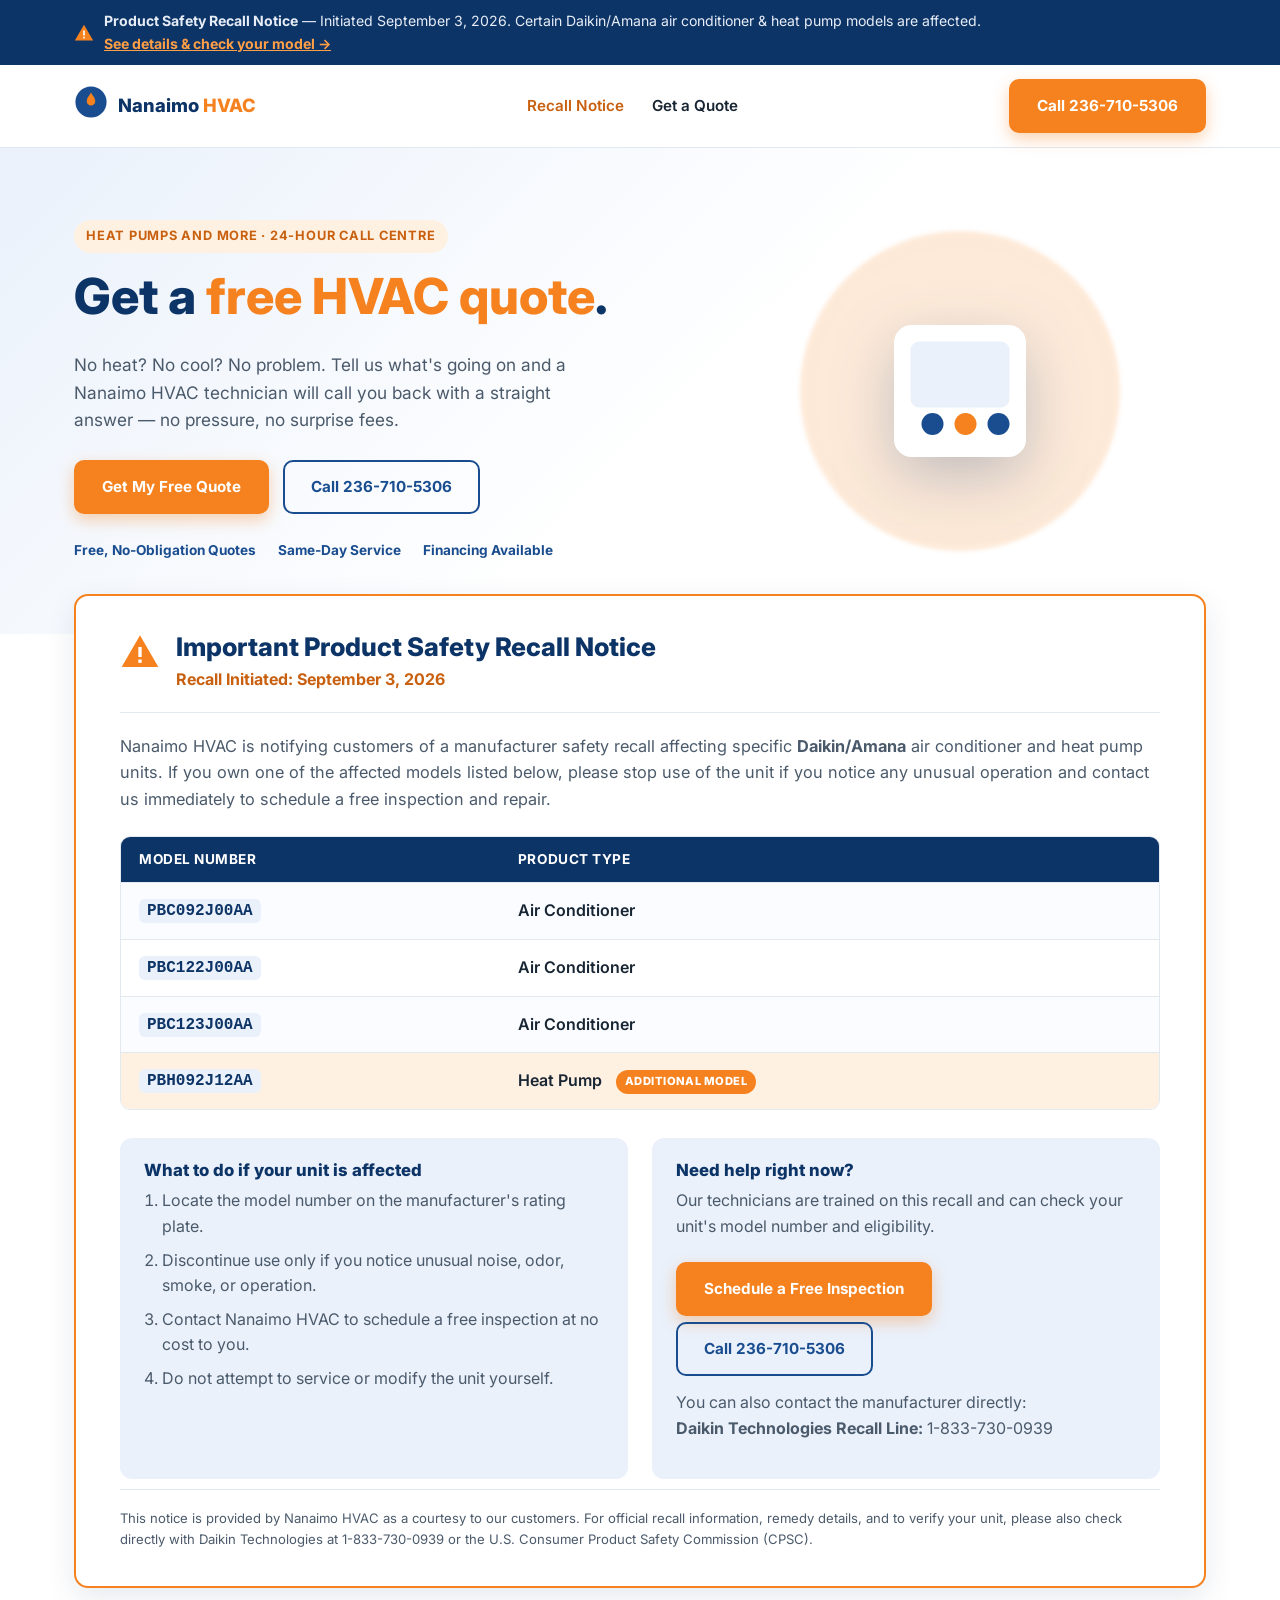
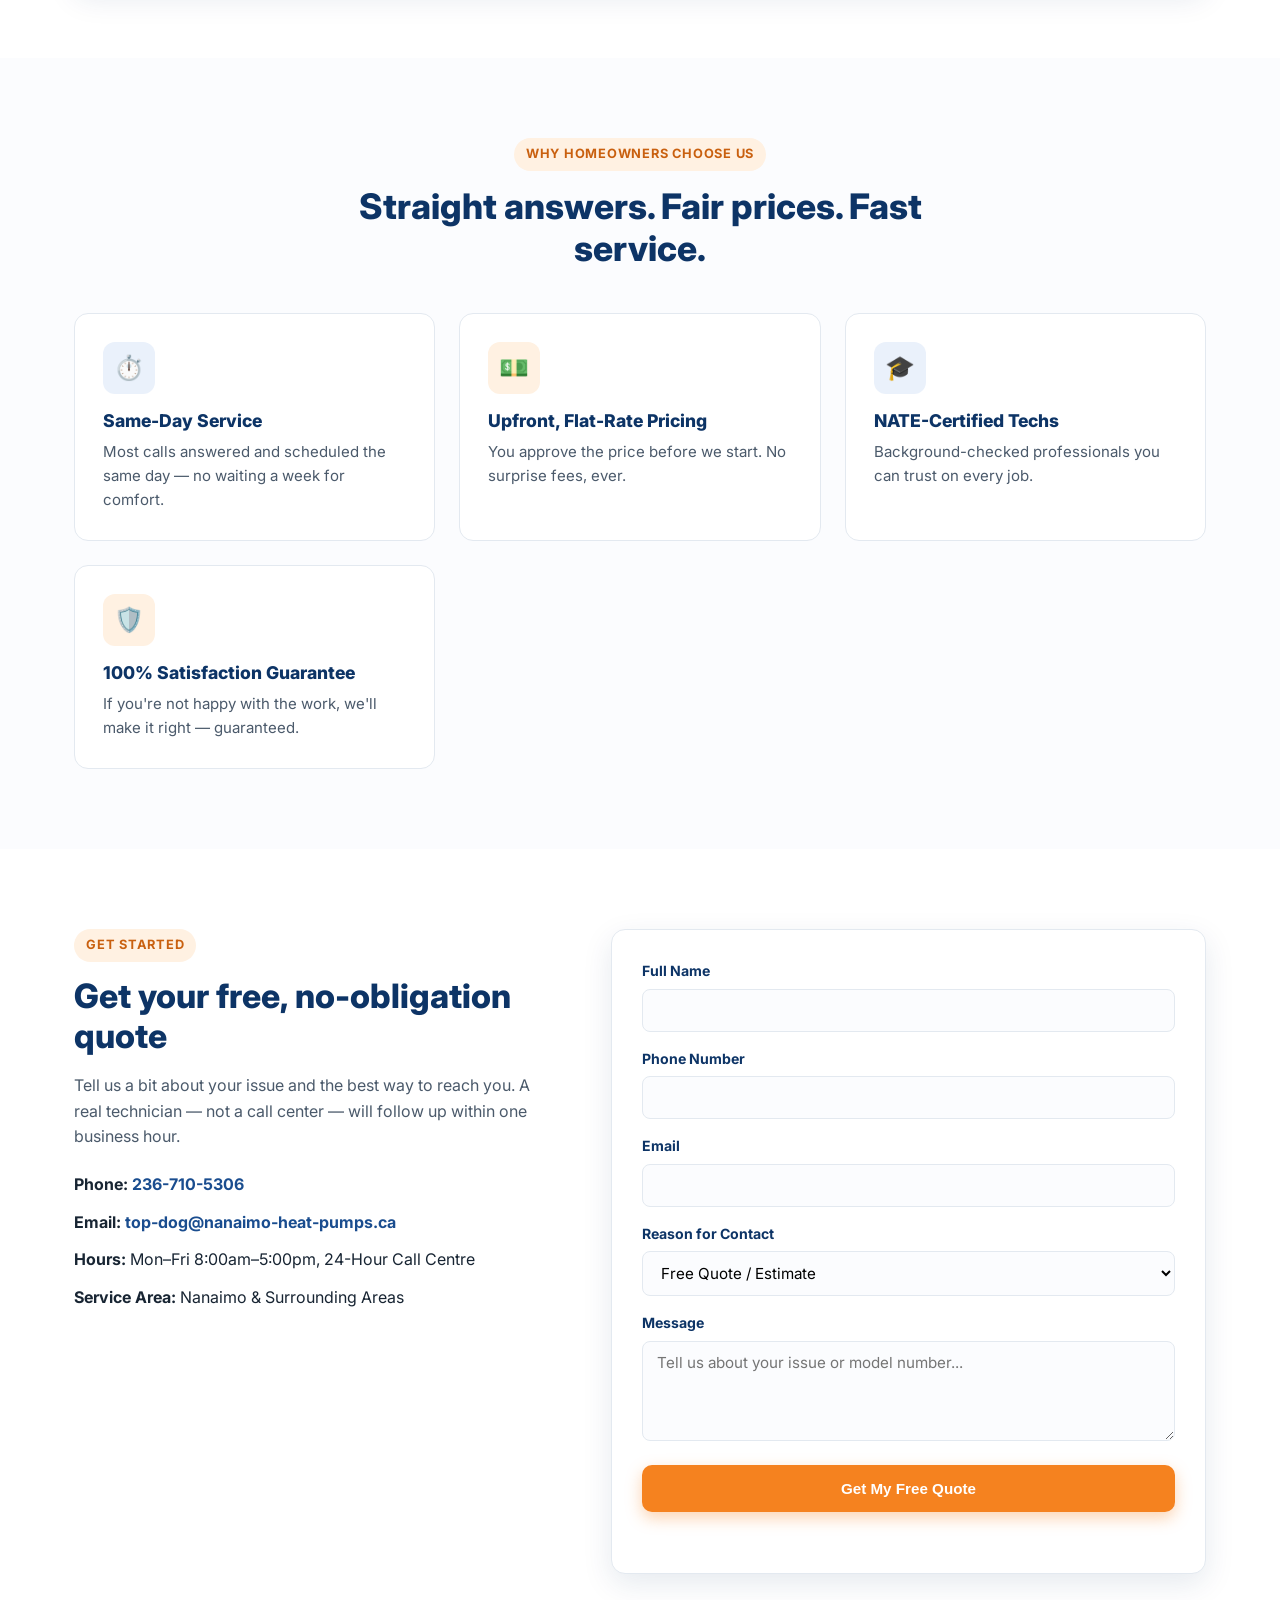
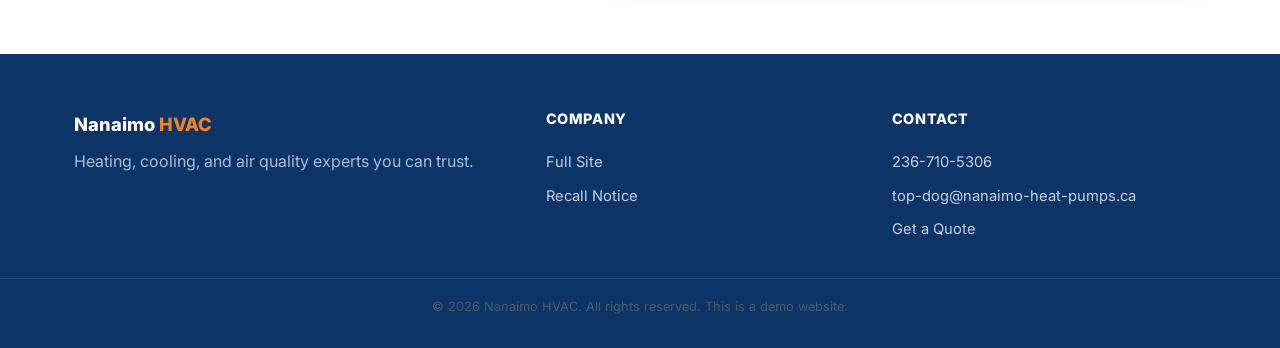
==== commit d5bbbac3: "Add Daikin Technologies recall contact number Add the manufacturer's recall line (1-833-730-0939) to" ====
--- a/landing.html
+++ b/landing.html
@@ -1,15 +1,62 @@
 <!DOCTYPE html>
-<html lang="en">
+<html lang="en-CA">
 <head>
 <meta charset="UTF-8">
 <meta name="viewport" content="width=device-width, initial-scale=1.0">
-<title>Nanaimo HVAC | Free Quote on Heating &amp; Cooling Service</title>
-<meta name="description" content="Fast, honest HVAC repair and installation. Get a free quote from Nanaimo HVAC today. Important safety recall notice for select Daikin/Amana AC and heat pump models.">
+<title>Free Heat Pump &amp; HVAC Quote in Nanaimo, BC | Nanaimo HVAC</title>
+<meta name="description" content="Get a free, no-obligation HVAC quote from Nanaimo HVAC. Heat pumps, furnace repair, and air conditioning service in Nanaimo, BC. Call 236-710-5306.">
+<meta name="robots" content="index, follow">
+<link rel="canonical" href="https://nanaimo-heat-pumps.ca/landing.html">
+
+<meta property="og:type" content="website">
+<meta property="og:site_name" content="Nanaimo HVAC">
+<meta property="og:title" content="Free Heat Pump &amp; HVAC Quote in Nanaimo, BC | Nanaimo HVAC">
+<meta property="og:description" content="Get a free, no-obligation HVAC quote from Nanaimo HVAC. Heat pumps, furnace repair, and air conditioning service in Nanaimo, BC.">
+<meta property="og:url" content="https://nanaimo-heat-pumps.ca/landing.html">
+<meta property="og:locale" content="en_CA">
+<meta name="twitter:card" content="summary">
+<meta name="twitter:title" content="Free Heat Pump &amp; HVAC Quote in Nanaimo, BC | Nanaimo HVAC">
+<meta name="twitter:description" content="Get a free, no-obligation HVAC quote from Nanaimo HVAC. Heat pumps, furnace repair, and air conditioning service in Nanaimo, BC.">
+
 <link rel="preconnect" href="https://fonts.googleapis.com">
 <link rel="preconnect" href="https://fonts.gstatic.com" crossorigin>
 <link href="https://fonts.googleapis.com/css2?family=Inter:wght@400;500;600;700;800&display=swap" rel="stylesheet">
 <link rel="stylesheet" href="styles.css">
 <link rel="icon" type="image/svg+xml" href="favicon.svg">
+
+<script type="application/ld+json">
+{
+  "@context": "https://schema.org",
+  "@type": "HVACBusiness",
+  "name": "Nanaimo HVAC",
+  "description": "Heat pump installation, furnace repair, air conditioning service, and indoor air quality solutions in Nanaimo, BC.",
+  "url": "https://nanaimo-heat-pumps.ca/",
+  "telephone": "+1-236-710-5306",
+  "email": "top-dog@nanaimo-heat-pumps.ca",
+  "areaServed": {
+    "@type": "City",
+    "name": "Nanaimo",
+    "containedInPlace": {
+      "@type": "State",
+      "name": "British Columbia"
+    }
+  },
+  "address": {
+    "@type": "PostalAddress",
+    "addressLocality": "Nanaimo",
+    "addressRegion": "BC",
+    "addressCountry": "CA"
+  },
+  "openingHoursSpecification": [
+    {
+      "@type": "OpeningHoursSpecification",
+      "dayOfWeek": ["Monday", "Tuesday", "Wednesday", "Thursday", "Friday"],
+      "opens": "08:00",
+      "closes": "17:00"
+    }
+  ]
+}
+</script>
 </head>
 <body>
 
@@ -139,12 +186,16 @@
             <p>Our technicians are trained on this recall and can check your unit's model number and eligibility.</p>
             <a href="#quote" class="btn btn-primary">Schedule a Free Inspection</a>
             <a href="tel:12367105306" class="btn btn-outline">Call 236-710-5306</a>
+            <p style="margin-top:14px;">You can also contact the manufacturer directly:<br>
+              <strong>Daikin Technologies Recall Line:</strong> <a href="tel:18337300939">1-833-730-0939</a>
+            </p>
           </div>
         </div>
 
         <p class="recall-footnote">
           This notice is provided by Nanaimo HVAC as a courtesy to our customers. For official recall information,
-          remedy details, and to verify your unit, please also check directly with Daikin/Amana or the U.S. Consumer
+          remedy details, and to verify your unit, please also check directly with Daikin Technologies at
+          <a href="tel:18337300939">1-833-730-0939</a> or the U.S. Consumer
           Product Safety Commission (CPSC).
         </p>
       </div>
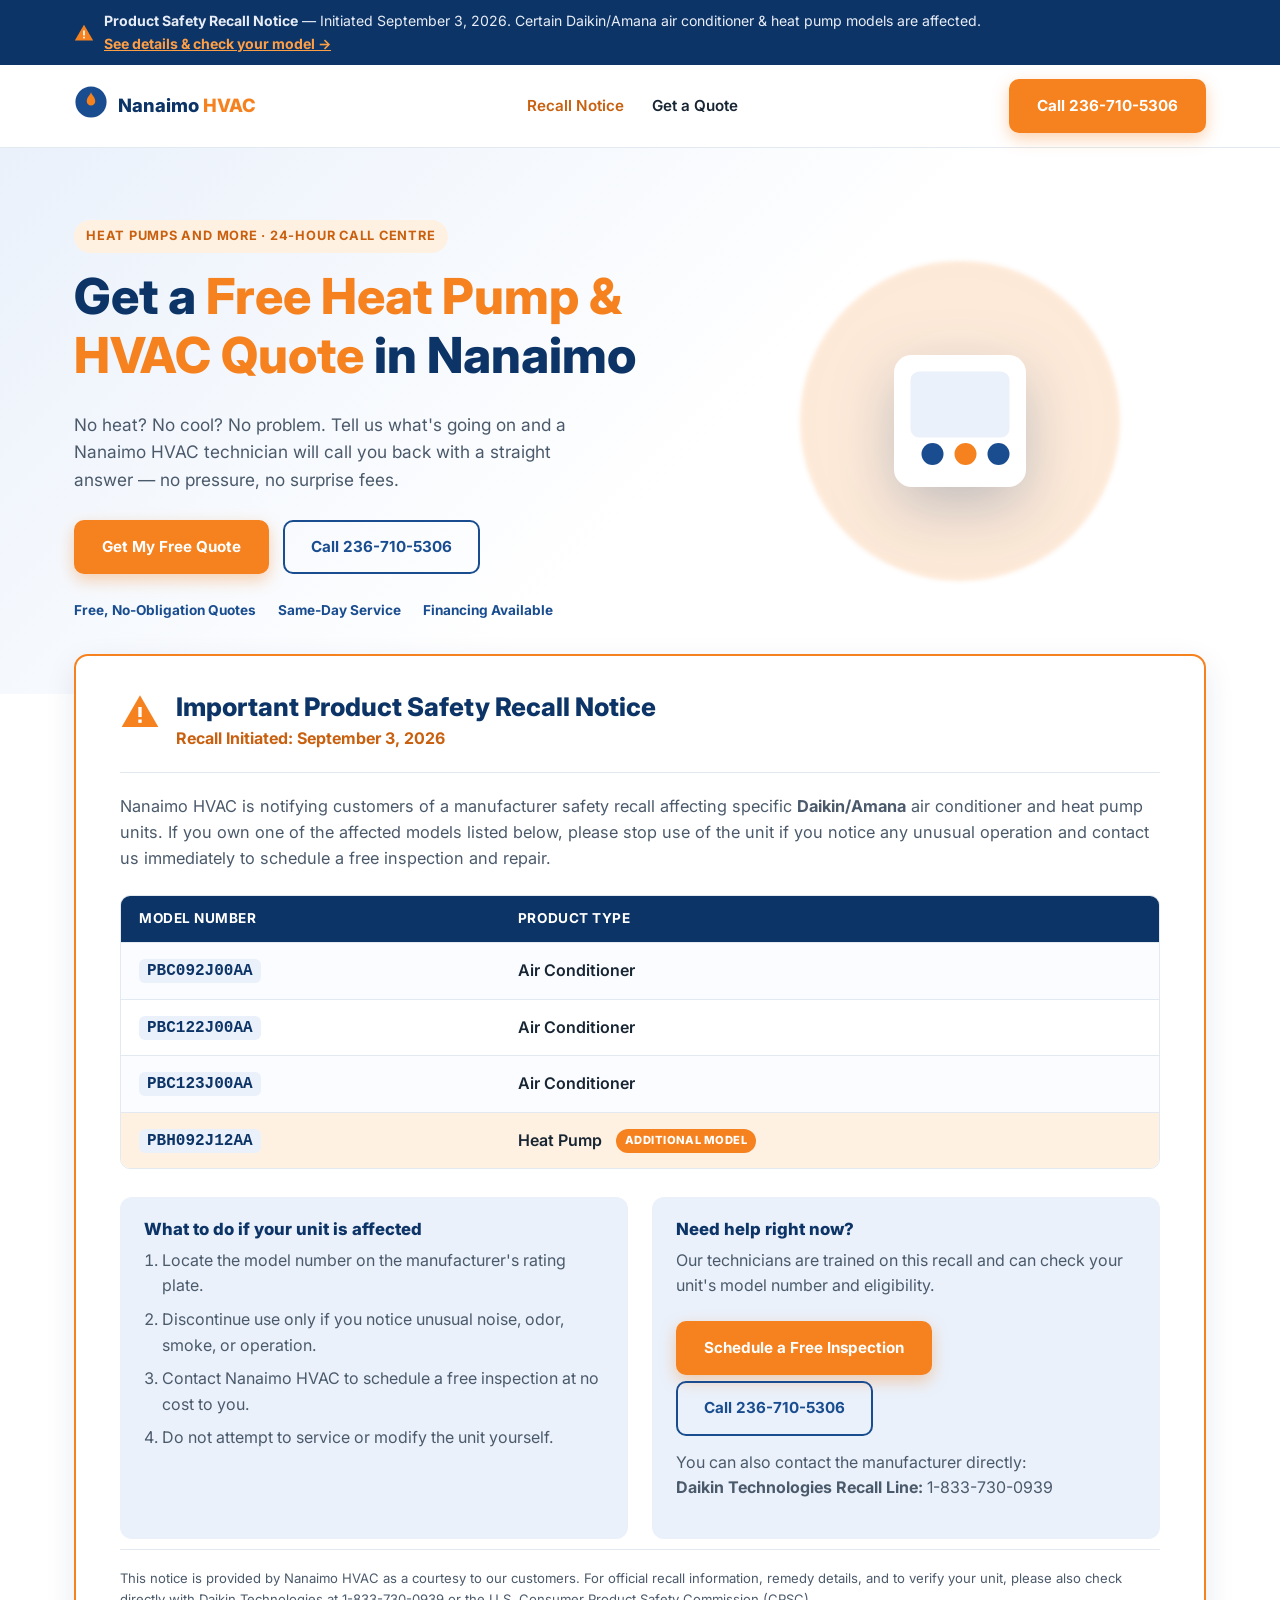
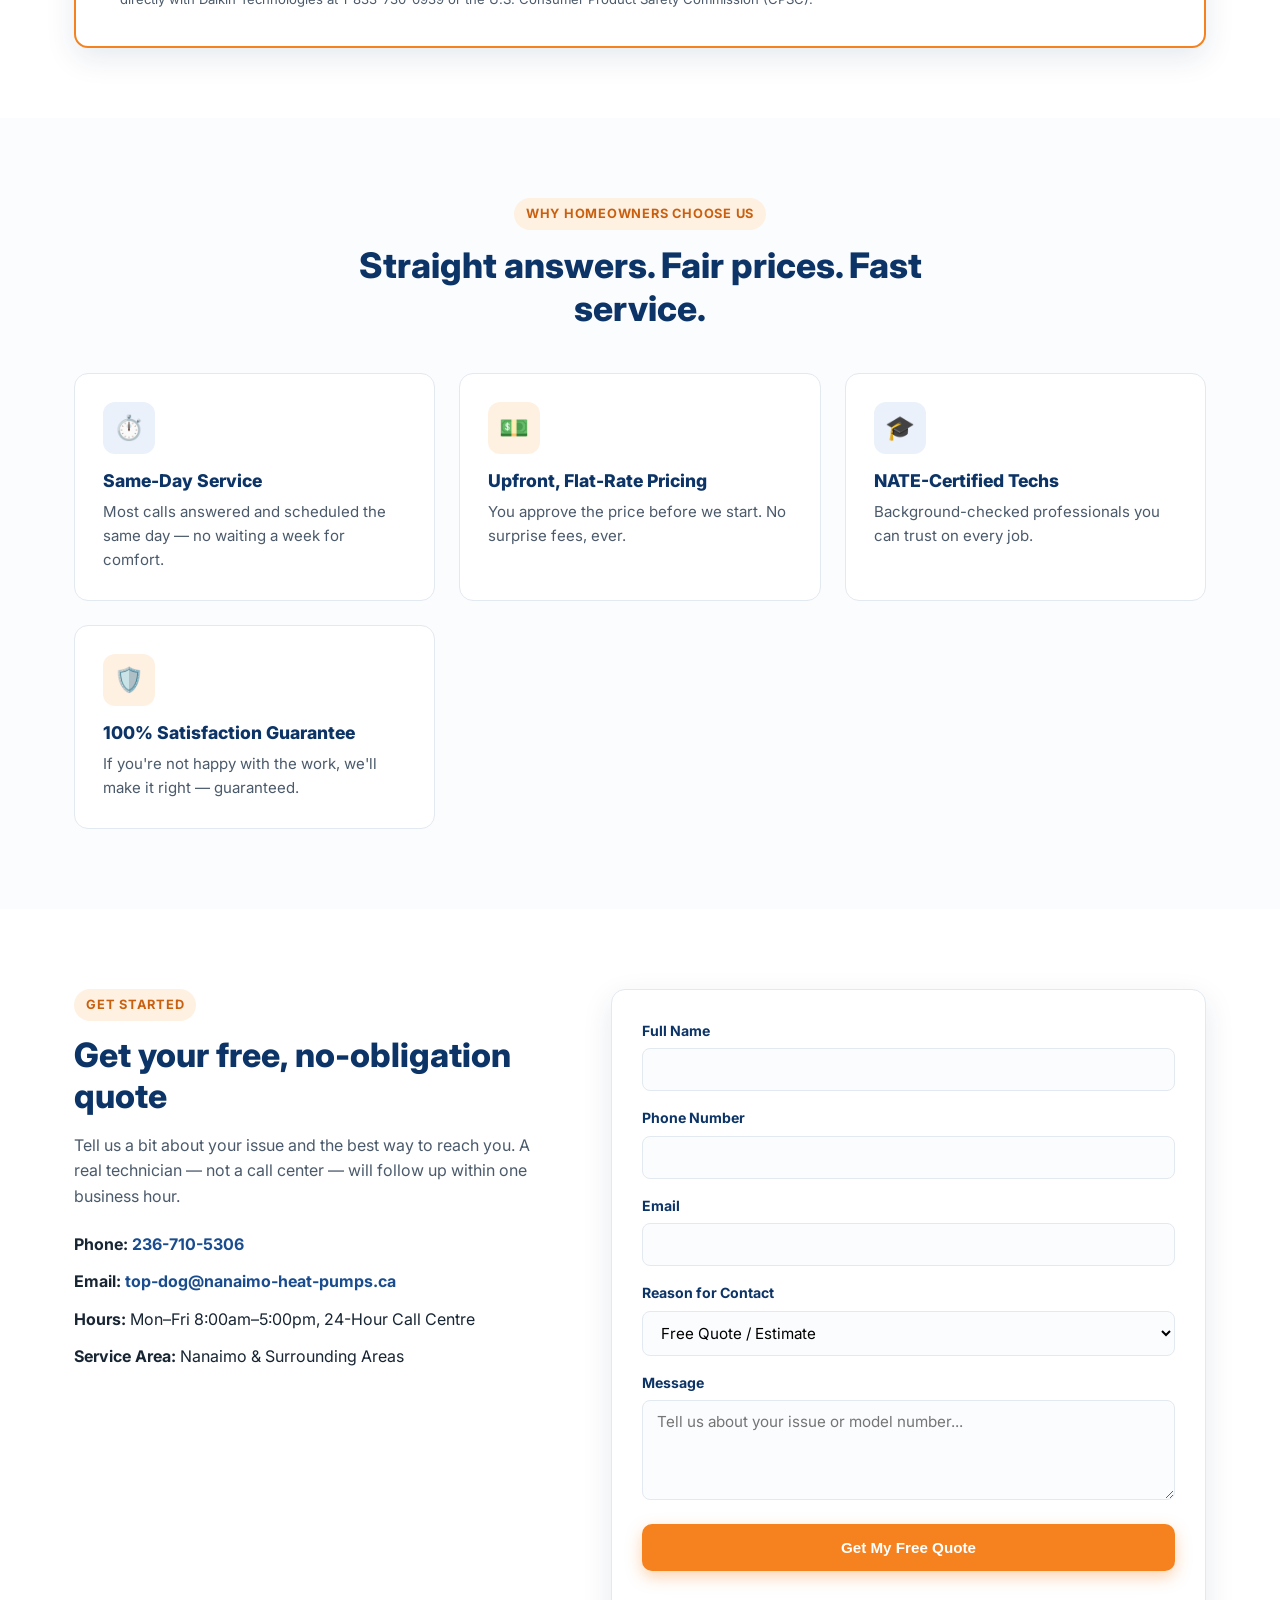
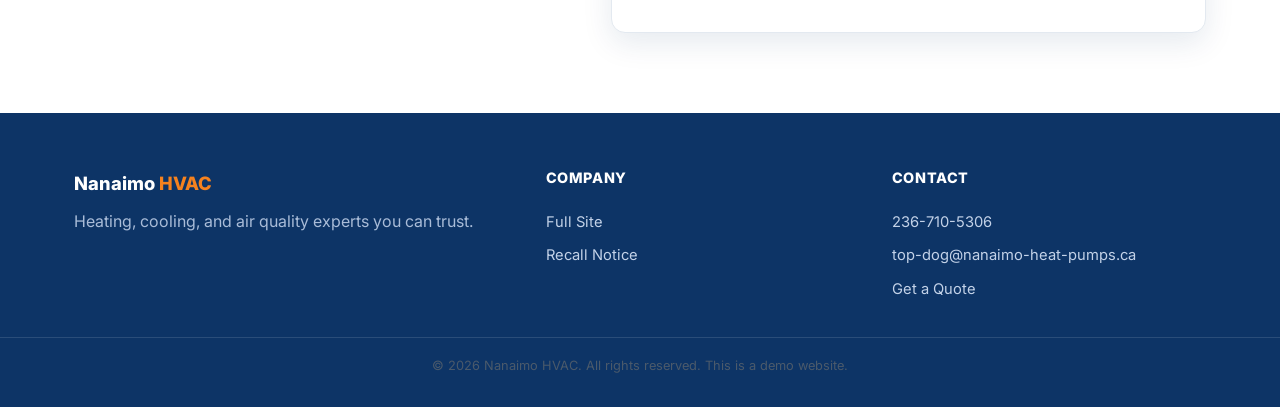
==== commit 7e9e3a23: "Rework H1s for SEO keyword targeting Swap generic H1 copy for keyword-rich headlines matching the ti" ====
--- a/landing.html
+++ b/landing.html
@@ -98,7 +98,7 @@
     <div class="container hero-inner">
       <div class="hero-copy">
         <span class="eyebrow">Heat Pumps and More · 24-Hour Call Centre</span>
-        <h1>Get a <span class="text-orange">free HVAC quote</span>.</h1>
+        <h1>Get a <span class="text-orange">Free Heat Pump &amp; HVAC Quote</span> in Nanaimo</h1>
         <p>No heat? No cool? No problem. Tell us what's going on and a Nanaimo HVAC technician will call you back with a straight answer — no pressure, no surprise fees.</p>
         <div class="hero-actions">
           <a href="#quote" class="btn btn-primary">Get My Free Quote</a>
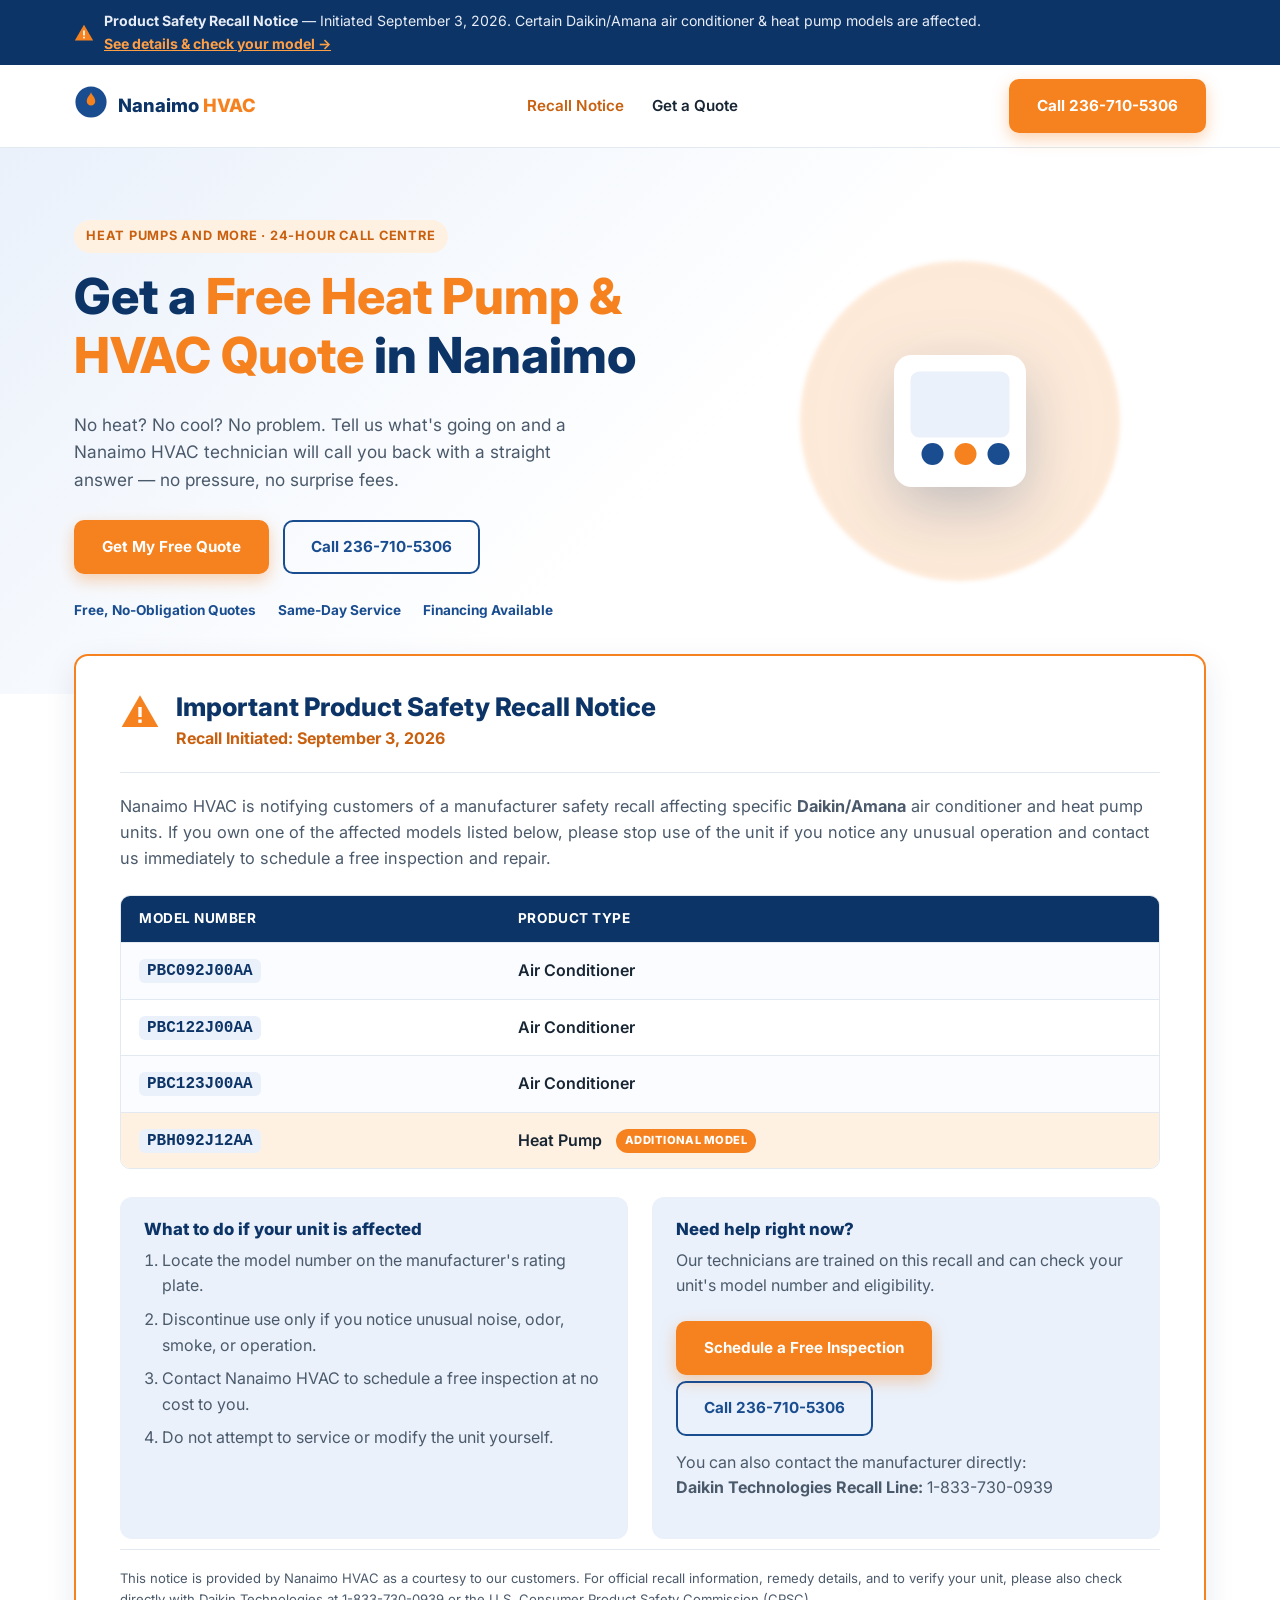
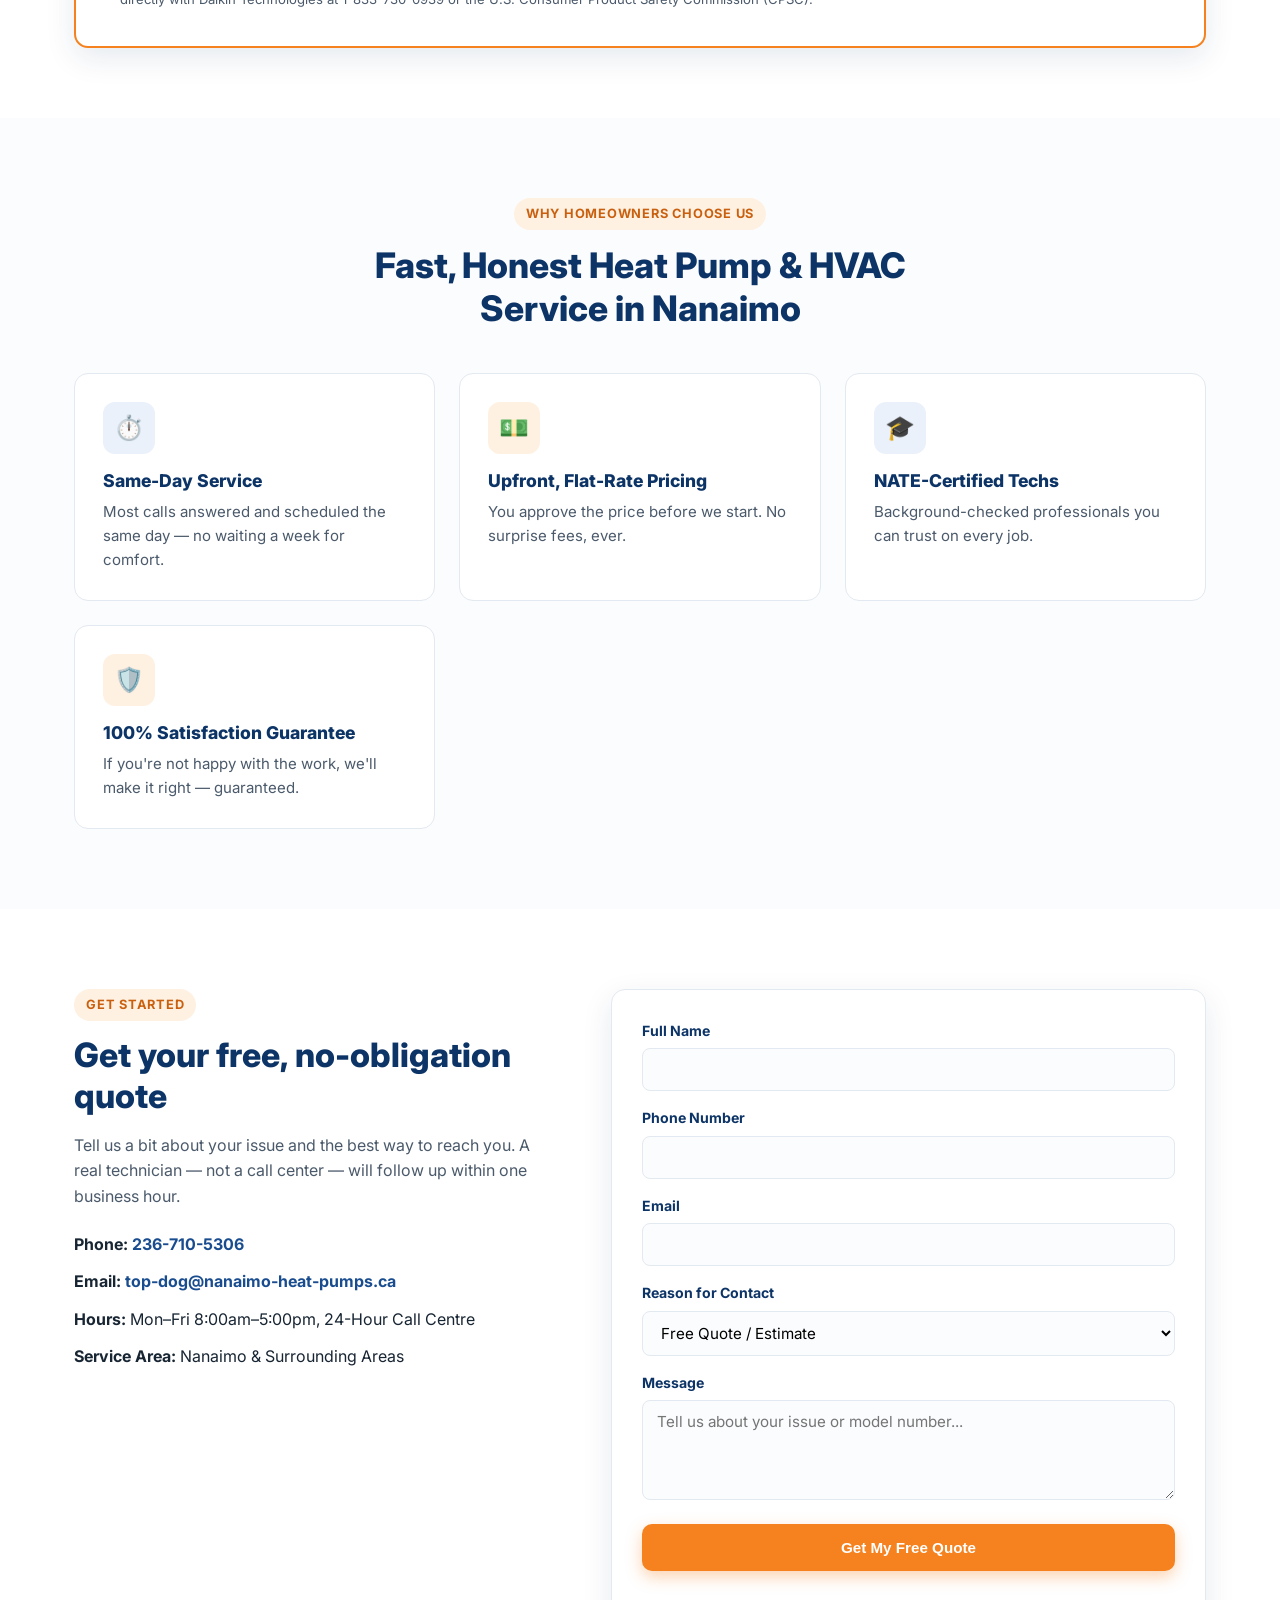
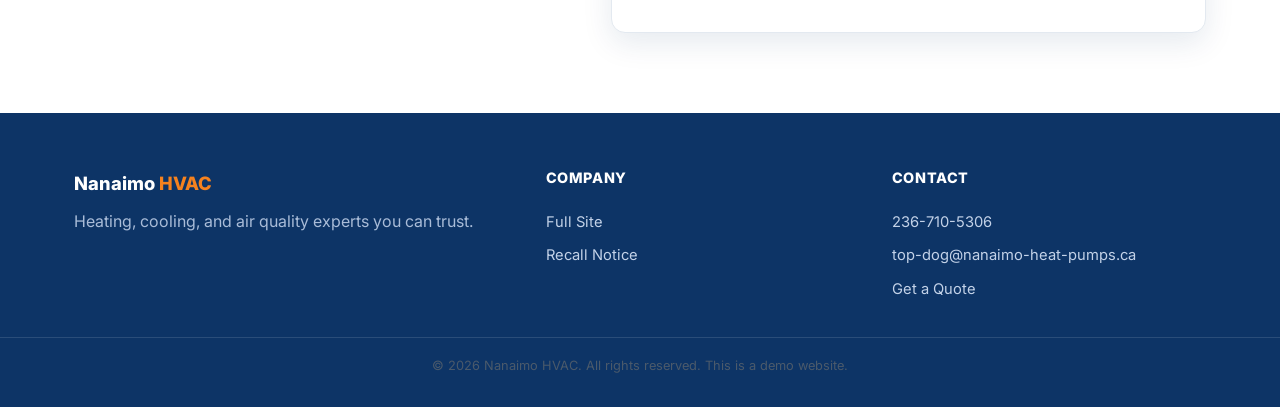
==== commit e4207ec3: "Rework H2s for SEO keyword targeting Add location and secondary keywords (heat pump, HVAC, Nanaimo) " ====
--- a/landing.html
+++ b/landing.html
@@ -207,7 +207,7 @@
     <div class="container">
       <div class="section-head">
         <span class="eyebrow">Why Homeowners Choose Us</span>
-        <h2>Straight answers. Fair prices. Fast service.</h2>
+        <h2>Fast, Honest Heat Pump &amp; HVAC Service in Nanaimo</h2>
       </div>
       <div class="services-grid">
         <div class="service-card">
